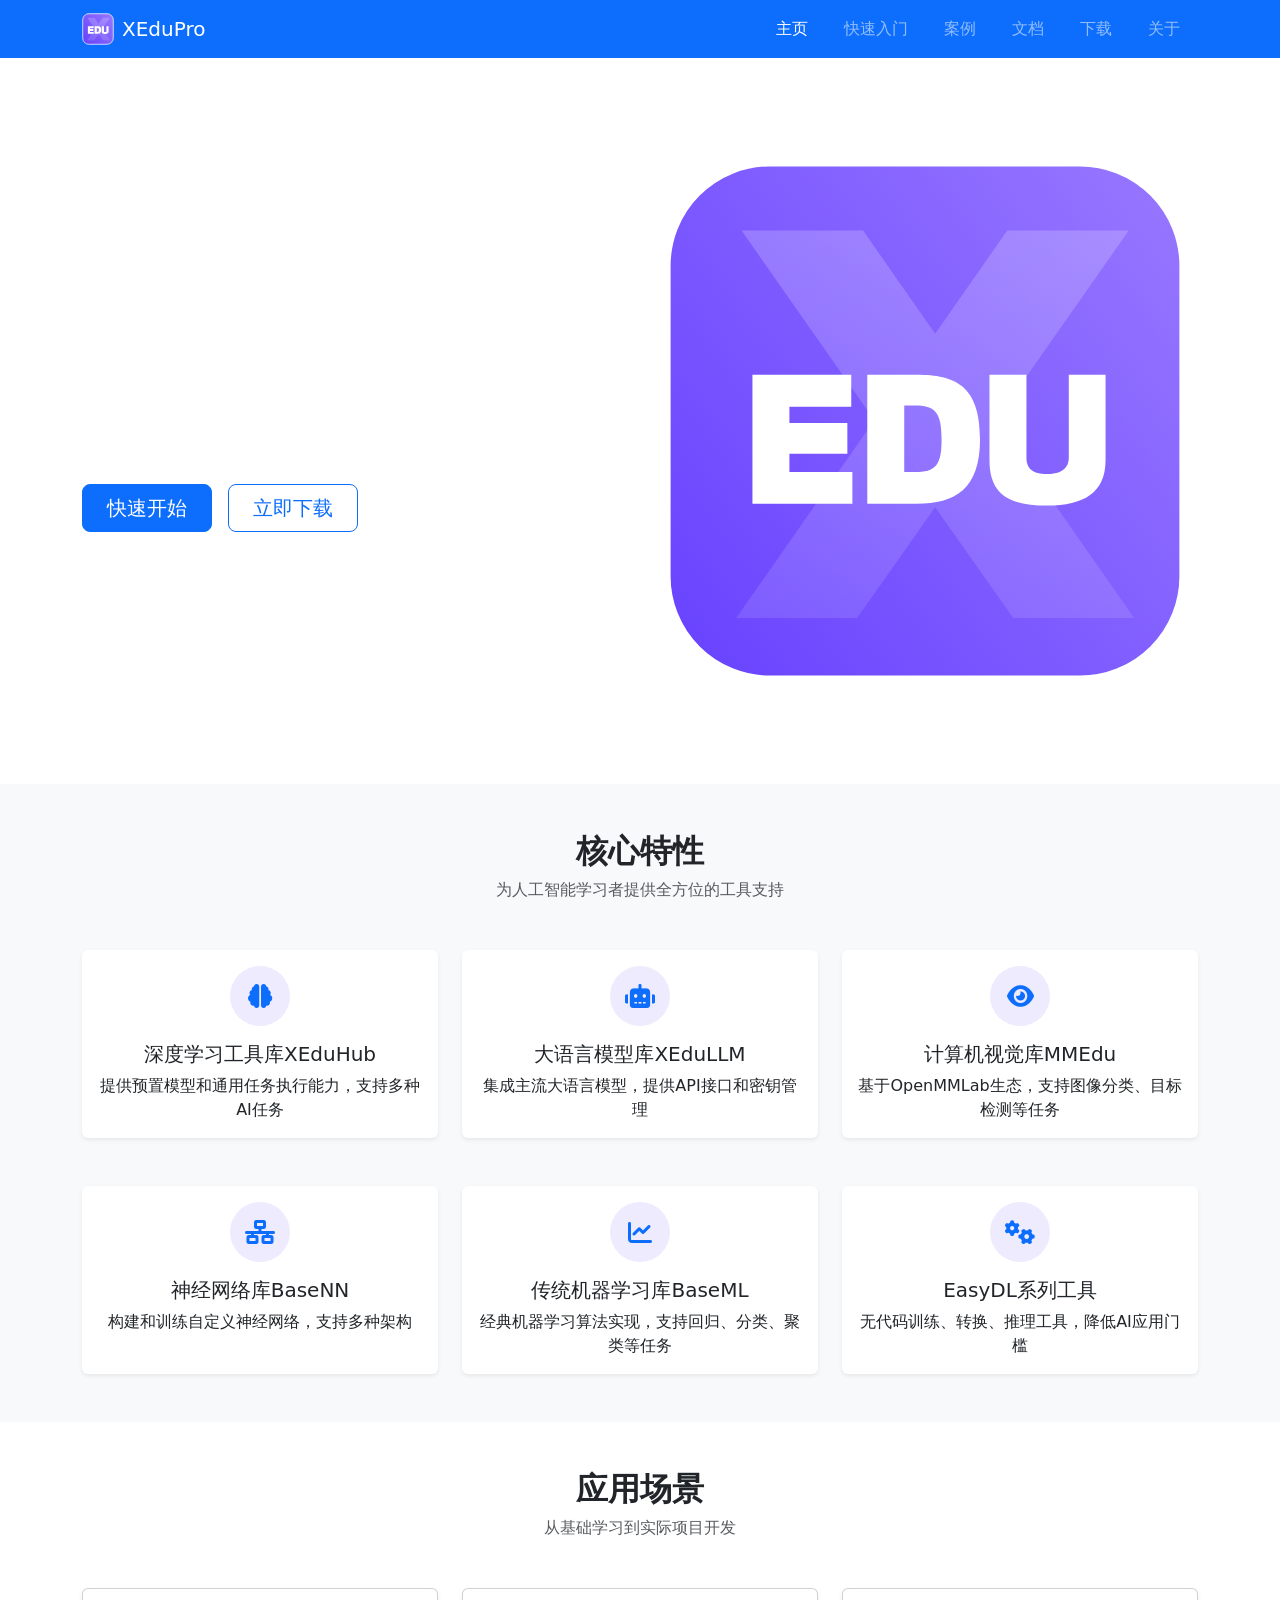
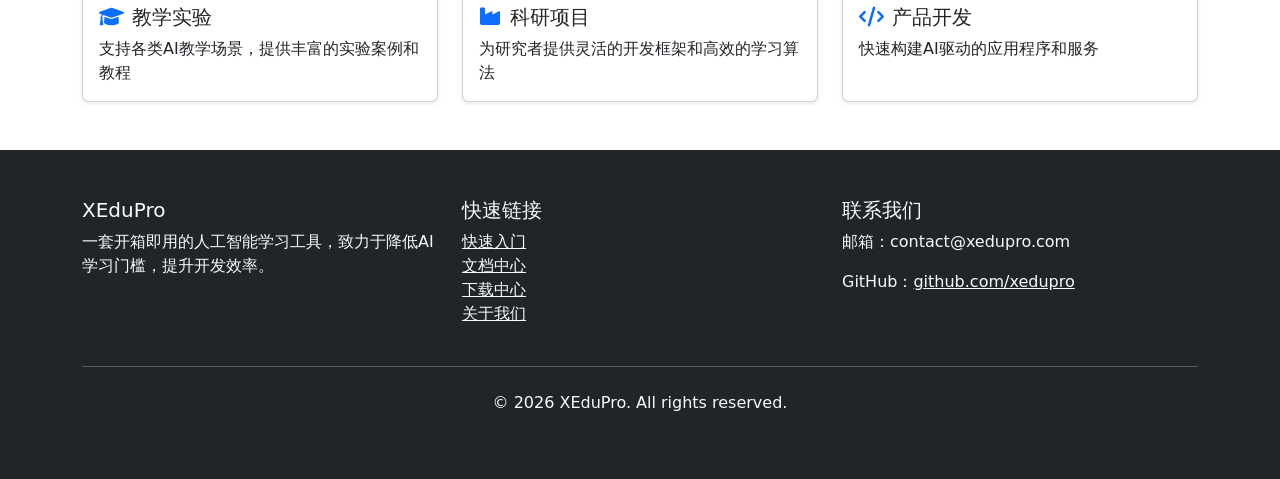
==== index.html @ ab7b563b "谢作如 更新" ====
<!DOCTYPE html>
<html lang="zh-CN">
<head>
    <meta charset="UTF-8">
    <meta name="viewport" content="width=device-width, initial-scale=1.0">
    <title>XEduPro - 开箱即用的人工智能学习工具</title>
    <link rel="stylesheet" href="styles.css">
    <link href="https://cdn.jsdelivr.net/npm/bootstrap@5.3.0/dist/css/bootstrap.min.css" rel="stylesheet">
    <link rel="stylesheet" href="https://cdnjs.cloudflare.com/ajax/libs/font-awesome/6.0.0/css/all.min.css">
</head>
<body>
    <!-- 导航栏 -->
    <nav class="navbar navbar-expand-lg navbar-dark bg-primary sticky-top">
        <div class="container">
            <a class="navbar-brand d-flex align-items-center" href="index.html">
                <img src="xedu-logo.svg" alt="XEduPro Logo" width="32" height="32" class="me-2">
                <span>XEduPro</span>
            </a>
            <button class="navbar-toggler" type="button" data-bs-toggle="collapse" data-bs-target="#navbarNav">
                <span class="navbar-toggler-icon"></span>
            </button>
            <div class="collapse navbar-collapse" id="navbarNav">
                <ul class="navbar-nav ms-auto">
                    <li class="nav-item">
                        <a class="nav-link active" href="index.html">主页</a>
                    </li>
                    <li class="nav-item">
                        <a class="nav-link" href="quickstart.html">快速入门</a>
                    </li>
                    <li class="nav-item">
                        <a class="nav-link" href="cases.html">案例</a>
                    </li>
                    <li class="nav-item">
                        <a class="nav-link" href="docs.html">文档</a>
                    </li>
                    <li class="nav-item">
                        <a class="nav-link" href="download.html">下载</a>
                    </li>
                    <li class="nav-item">
                        <a class="nav-link" href="about.html">关于</a>
                    </li>
                </ul>
            </div>
        </div>
    </nav>

    <!-- 主页横幅 -->
    <section class="hero-section bg-gradient py-5">
        <div class="container py-5">
            <div class="row align-items-center">
                <div class="col-lg-6">
                    <h1 class="display-4 fw-bold mb-4">XEduPro</h1>
                    <p class="lead mb-4">一套开箱即用的人工智能学习工具，集成深度学习、机器学习、大语言模型、计算机视觉等多种技术栈</p>
                    <div class="d-flex gap-3">
                        <a href="quickstart.html" class="btn btn-primary btn-lg px-4">快速开始</a>
                        <a href="download.html" class="btn btn-outline-primary btn-lg px-4">立即下载</a>
                    </div>
                </div>
                <div class="col-lg-6 text-center">
                    <img src="xedu-logo.svg" alt="XEduPro Logo" class="img-fluid hero-image">
                </div>
            </div>
        </div>
    </section>

    <!-- 特性介绍 -->
    <section class="features-section py-5 bg-light">
        <div class="container">
            <div class="text-center mb-5">
                <h2 class="fw-bold">核心特性</h2>
                <p class="text-muted">为人工智能学习者提供全方位的工具支持</p>
            </div>
            <div class="row g-4">
                <div class="col-md-4">
                    <div class="card h-100 text-center shadow-sm border-0">
                        <div class="card-body">
                            <div class="feature-icon mb-3 mx-auto">
                                <i class="fas fa-brain text-primary"></i>
                            </div>
                            <h5 class="card-title">深度学习工具库XEduHub</h5>
                            <p class="card-text">提供预置模型和通用任务执行能力，支持多种AI任务</p>
                        </div>
                    </div>
                </div>
                <div class="col-md-4">
                    <div class="card h-100 text-center shadow-sm border-0">
                        <div class="card-body">
                            <div class="feature-icon mb-3 mx-auto">
                                <i class="fas fa-robot text-primary"></i>
                            </div>
                            <h5 class="card-title">大语言模型库XEduLLM</h5>
                            <p class="card-text">集成主流大语言模型，提供API接口和密钥管理</p>
                        </div>
                    </div>
                </div>
                <div class="col-md-4">
                    <div class="card h-100 text-center shadow-sm border-0">
                        <div class="card-body">
                            <div class="feature-icon mb-3 mx-auto">
                                <i class="fas fa-eye text-primary"></i>
                            </div>
                            <h5 class="card-title">计算机视觉库MMEdu</h5>
                            <p class="card-text">基于OpenMMLab生态，支持图像分类、目标检测等任务</p>
                        </div>
                    </div>
                </div>
            </div>
            <div class="row g-4 mt-4">
                <div class="col-md-4">
                    <div class="card h-100 text-center shadow-sm border-0">
                        <div class="card-body">
                            <div class="feature-icon mb-3 mx-auto">
                                <i class="fas fa-network-wired text-primary"></i>
                            </div>
                            <h5 class="card-title">神经网络库BaseNN</h5>
                            <p class="card-text">构建和训练自定义神经网络，支持多种架构</p>
                        </div>
                    </div>
                </div>
                <div class="col-md-4">
                    <div class="card h-100 text-center shadow-sm border-0">
                        <div class="card-body">
                            <div class="feature-icon mb-3 mx-auto">
                                <i class="fas fa-chart-line text-primary"></i>
                            </div>
                            <h5 class="card-title">传统机器学习库BaseML</h5>
                            <p class="card-text">经典机器学习算法实现，支持回归、分类、聚类等任务</p>
                        </div>
                    </div>
                </div>
                <div class="col-md-4">
                    <div class="card h-100 text-center shadow-sm border-0">
                        <div class="card-body">
                            <div class="feature-icon mb-3 mx-auto">
                                <i class="fas fa-cogs text-primary"></i>
                            </div>
                            <h5 class="card-title">EasyDL系列工具</h5>
                            <p class="card-text">无代码训练、转换、推理工具，降低AI应用门槛</p>
                        </div>
                    </div>
                </div>
            </div>
        </div>
    </section>

    <!-- 使用案例 -->
    <section class="cases-section py-5">
        <div class="container">
            <div class="text-center mb-5">
                <h2 class="fw-bold">应用场景</h2>
                <p class="text-muted">从基础学习到实际项目开发</p>
            </div>
            <div class="row g-4">
                <div class="col-md-6 col-lg-4">
                    <div class="card h-100 shadow-sm">
                        <div class="card-body">
                            <h5 class="card-title"><i class="fas fa-graduation-cap text-primary me-2"></i>教学实验</h5>
                            <p class="card-text">支持各类AI教学场景，提供丰富的实验案例和教程</p>
                        </div>
                    </div>
                </div>
                <div class="col-md-6 col-lg-4">
                    <div class="card h-100 shadow-sm">
                        <div class="card-body">
                            <h5 class="card-title"><i class="fas fa-industry text-primary me-2"></i>科研项目</h5>
                            <p class="card-text">为研究者提供灵活的开发框架和高效的学习算法</p>
                        </div>
                    </div>
                </div>
                <div class="col-md-6 col-lg-4">
                    <div class="card h-100 shadow-sm">
                        <div class="card-body">
                            <h5 class="card-title"><i class="fas fa-code text-primary me-2"></i>产品开发</h5>
                            <p class="card-text">快速构建AI驱动的应用程序和服务</p>
                        </div>
                    </div>
                </div>
            </div>
        </div>
    </section>

    <!-- 页脚 -->
    <footer class="bg-dark text-light py-5">
        <div class="container">
            <div class="row">
                <div class="col-md-4">
                    <h5>XEduPro</h5>
                    <p>一套开箱即用的人工智能学习工具，致力于降低AI学习门槛，提升开发效率。</p>
                </div>
                <div class="col-md-4">
                    <h5>快速链接</h5>
                    <ul class="list-unstyled">
                        <li><a href="quickstart.html" class="text-light">快速入门</a></li>
                        <li><a href="docs.html" class="text-light">文档中心</a></li>
                        <li><a href="download.html" class="text-light">下载中心</a></li>
                        <li><a href="about.html" class="text-light">关于我们</a></li>
                    </ul>
                </div>
                <div class="col-md-4">
                    <h5>联系我们</h5>
                    <p>邮箱：contact@xedupro.com</p>
                    <p>GitHub：<a href="https://github.com/xedupro" class="text-light">github.com/xedupro</a></p>
                </div>
            </div>
            <hr class="my-4">
            <div class="text-center">
                <p>&copy; 2026 XEduPro. All rights reserved.</p>
            </div>
        </div>
    </footer>

    <script src="https://cdn.jsdelivr.net/npm/bootstrap@5.3.0/dist/js/bootstrap.bundle.min.js"></script>
</body>
</html>
---- styles.css ----
/* 全局样式 */
body {
    font-family: -apple-system, BlinkMacSystemFont, 'Segoe UI', Roboto, 'Helvetica Neue', Arial, sans-serif;
    line-height: 1.6;
    color: #333;
}

.bg-gradient {
    background: linear-gradient(135deg, #6640ff 0%, #9a7bff 100%);
    color: white;
}

.hero-image {
    max-width: 300px;
    height: auto;
}

.feature-icon {
    width: 60px;
    height: 60px;
    border-radius: 50%;
    background: rgba(102, 64, 255, 0.1);
    display: flex;
    align-items: center;
    justify-content: center;
    font-size: 24px;
}

.navbar-brand img {
    margin-right: 8px;
}

.navbar-nav .nav-link {
    margin: 0 10px;
    transition: all 0.3s ease;
}

.navbar-nav .nav-link:hover {
    color: #e9ecef !important;
    transform: translateY(-2px);
}

.btn {
    border-radius: 8px;
    font-weight: 500;
    transition: all 0.3s ease;
}

.btn:hover {
    transform: translateY(-2px);
    box-shadow: 0 4px 12px rgba(0,0,0,0.15);
}

.card {
    border-radius: 12px;
    transition: all 0.3s ease;
}

.card:hover {
    transform: translateY(-5px);
    box-shadow: 0 10px 30px rgba(0,0,0,0.15) !important;
}

/* 快速入门页面样式 */
.quick-start-steps {
    counter-reset: step-counter;
}

.step-card {
    position: relative;
    padding-left: 60px;
    margin-bottom: 2rem;
}

.step-card:before {
    counter-increment: step-counter;
    content: counter(step-counter);
    position: absolute;
    left: 0;
    top: 0;
    width: 40px;
    height: 40px;
    background: #6640ff;
    color: white;
    border-radius: 50%;
    display: flex;
    align-items: center;
    justify-content: center;
    font-weight: bold;
    font-size: 18px;
}

/* 案例页面样式 */
.case-card {
    transition: all 0.3s ease;
}

.case-card:hover {
    transform: scale(1.02);
}

.case-badge {
    position: absolute;
    top: 15px;
    right: 15px;
    font-size: 0.8em;
}

/* 下载页面样式 */
.download-options {
    display: grid;
    grid-template-columns: repeat(auto-fit, minmax(300px, 1fr));
    gap: 1.5rem;
    margin-top: 2rem;
}

.download-card {
    border: 2px solid #e9ecef;
    border-radius: 12px;
    padding: 1.5rem;
    transition: all 0.3s ease;
}

.download-card:hover {
    border-color: #6640ff;
    box-shadow: 0 10px 30px rgba(102, 64, 255, 0.1);
}

/* 关于页面样式 */
.team-member {
    text-align: center;
    margin-bottom: 2rem;
}

.member-avatar {
    width: 120px;
    height: 120px;
    border-radius: 50%;
    object-fit: cover;
    margin-bottom: 1rem;
    border: 4px solid #e9ecef;
}

/* 响应式设计 */
@media (max-width: 992px) {
    .hero-section .container {
        text-align: center;
    }
    
    .hero-section .col-lg-6:last-child {
        margin-top: 2rem;
    }
    
    .d-flex.gap-3 {
        flex-direction: column;
        align-items: center;
    }
    
    .btn {
        width: 100%;
        max-width: 250px;
    }
    
    .navbar-nav .nav-link {
        margin: 5px 0;
        padding: 8px 16px;
    }
    
    .download-options {
        grid-template-columns: 1fr !important;
    }
    
    .feature-icon {
        width: 50px;
        height: 50px;
        font-size: 20px;
    }
}

@media (max-width: 768px) {
    .navbar-collapse {
        background: #0d6efd;
        padding: 1rem;
        border-radius: 8px;
        margin-top: 10px;
    }
    
    .hero-image {
        max-width: 200px;
    }
    
    h1.display-4 {
        font-size: 2.5rem;
    }
    
    .container {
        padding: 0 15px;
    }
}

@media (max-width: 576px) {
    h1.display-4 {
        font-size: 2rem;
    }
    
    .lead {
        font-size: 1rem;
    }
    
    .btn-lg {
        padding: 0.75rem 1.5rem;
        font-size: 1rem;
    }
    
    .card-body {
        padding: 1rem;
    }
}
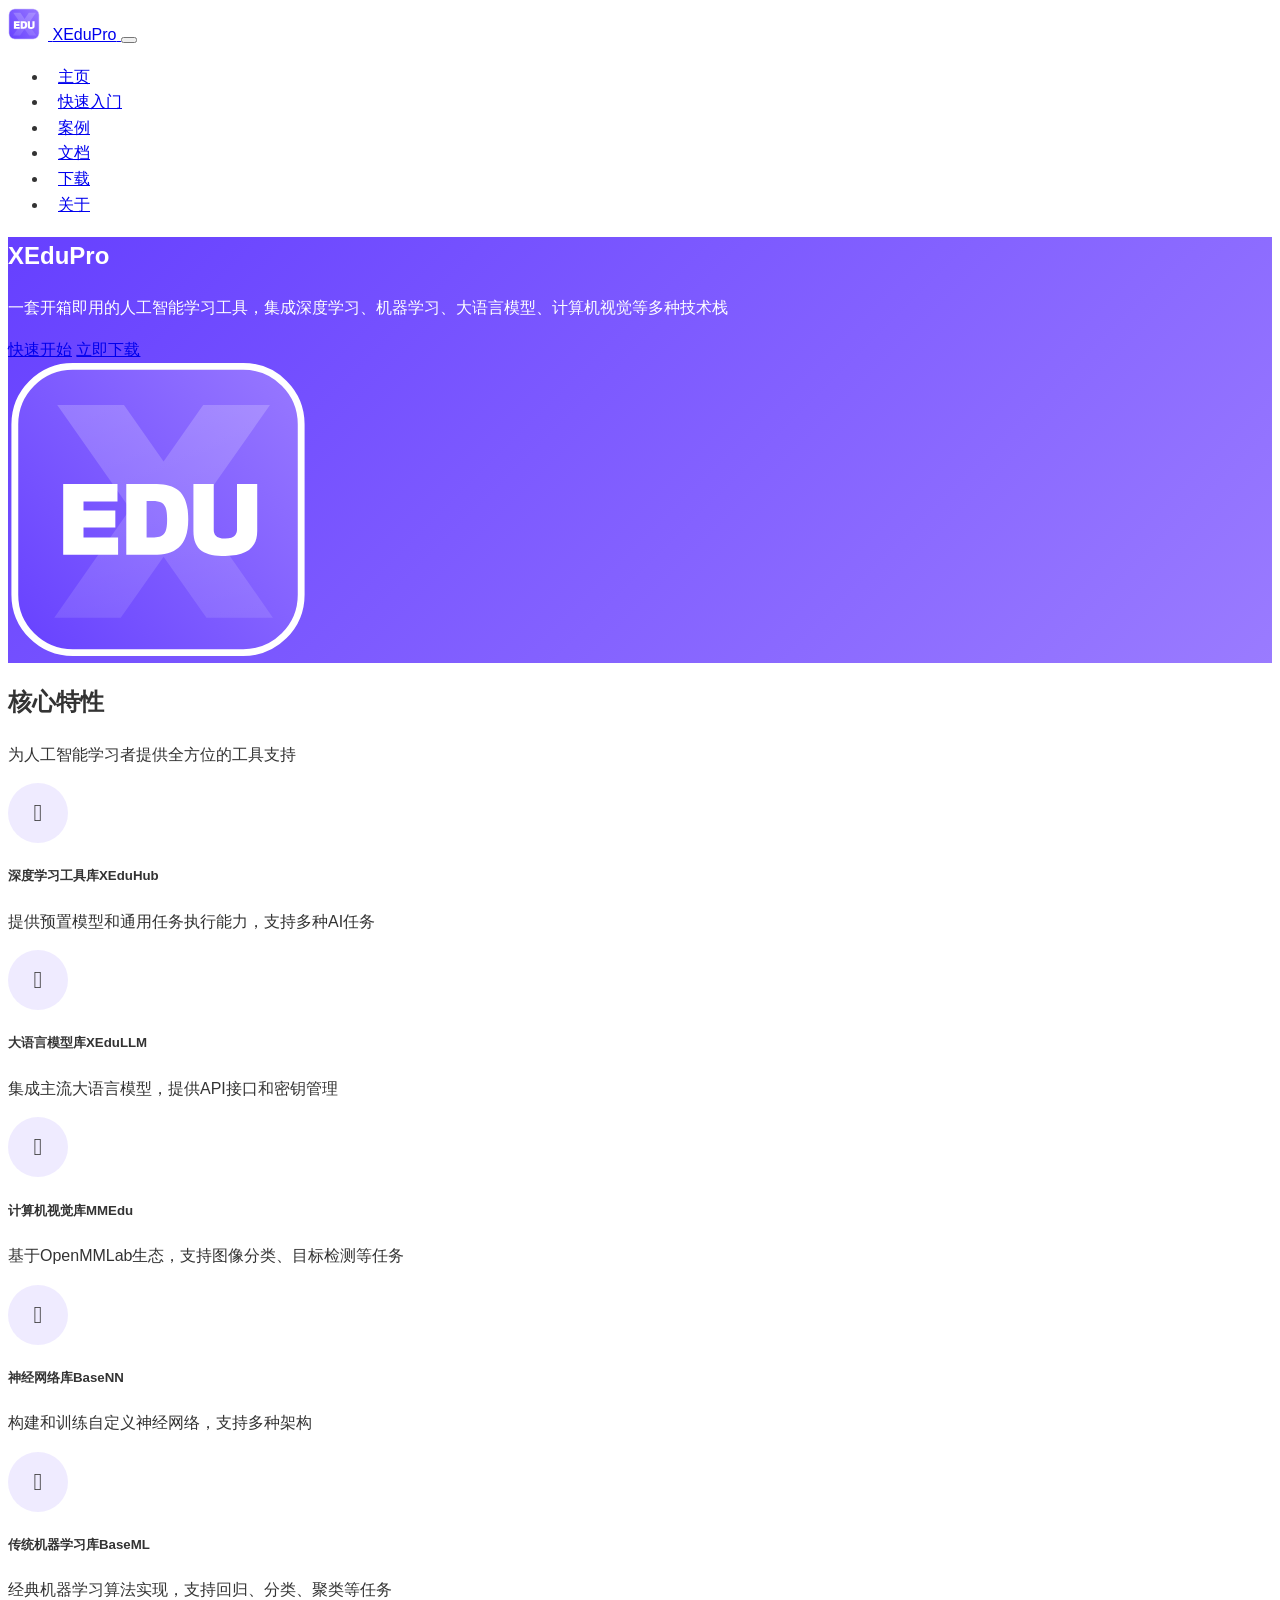
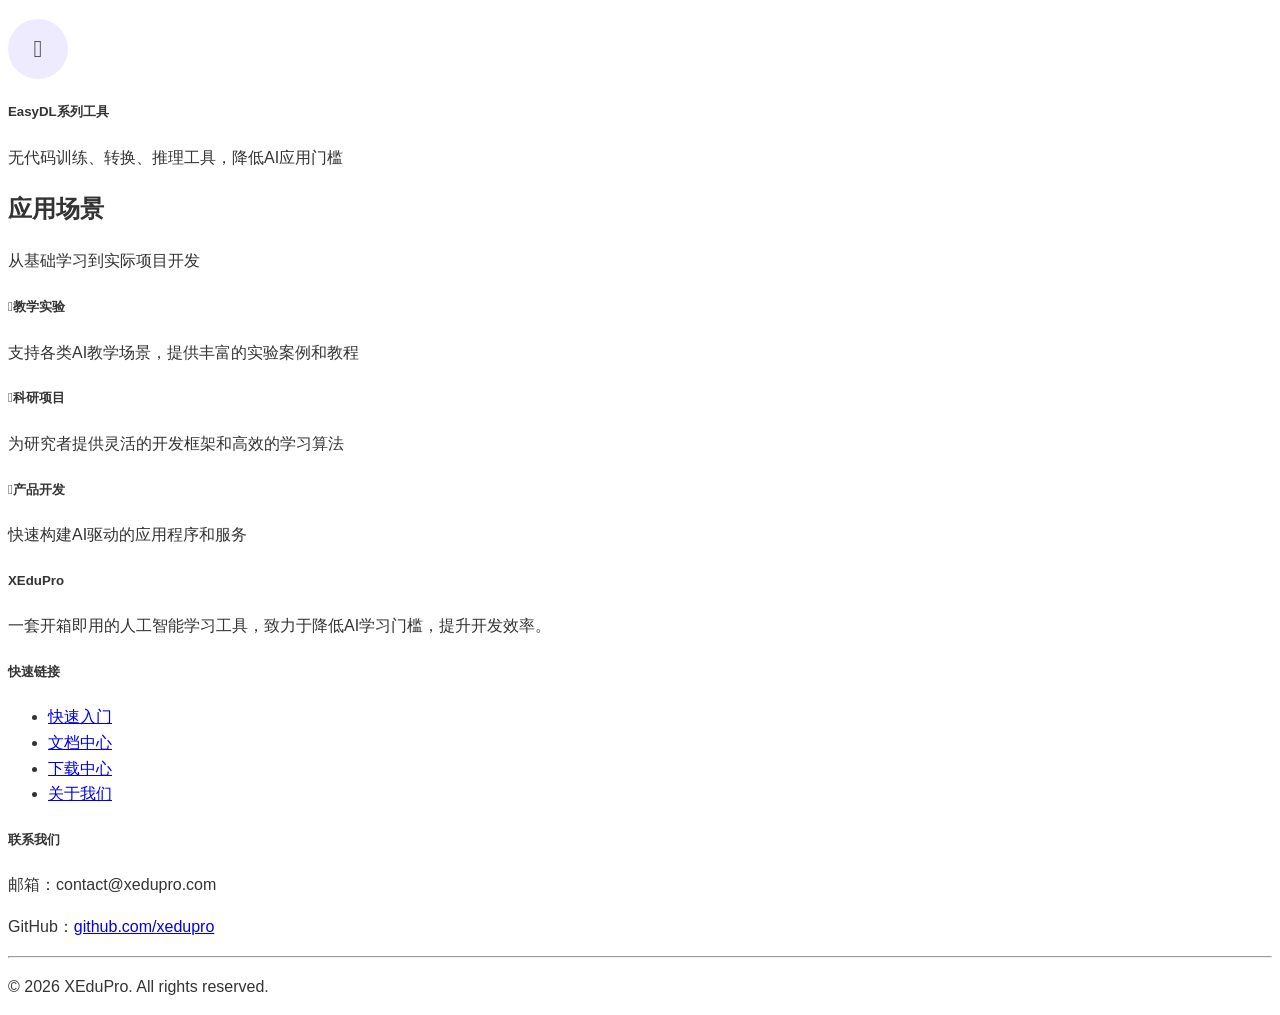
==== commit 66018481: "谢作如 更新" ====
--- a/index.html
+++ b/index.html
@@ -5,8 +5,8 @@
     <meta name="viewport" content="width=device-width, initial-scale=1.0">
     <title>XEduPro - 开箱即用的人工智能学习工具</title>
     <link rel="stylesheet" href="styles.css">
-    <link href="https://cdn.jsdelivr.net/npm/bootstrap@5.3.0/dist/css/bootstrap.min.css" rel="stylesheet">
-    <link rel="stylesheet" href="https://cdnjs.cloudflare.com/ajax/libs/font-awesome/6.0.0/css/all.min.css">
+    <link rel="stylesheet" href="css/bootstrap.min.css">
+    <link rel="stylesheet" href="css/fontawesome.min.css">
 </head>
 <body>
     <!-- 导航栏 -->
@@ -209,6 +209,6 @@
         </div>
     </footer>
 
-    <script src="https://cdn.jsdelivr.net/npm/bootstrap@5.3.0/dist/js/bootstrap.bundle.min.js"></script>
+    <script src="js/bootstrap.bundle.min.js"></script>
 </body>
 </html>
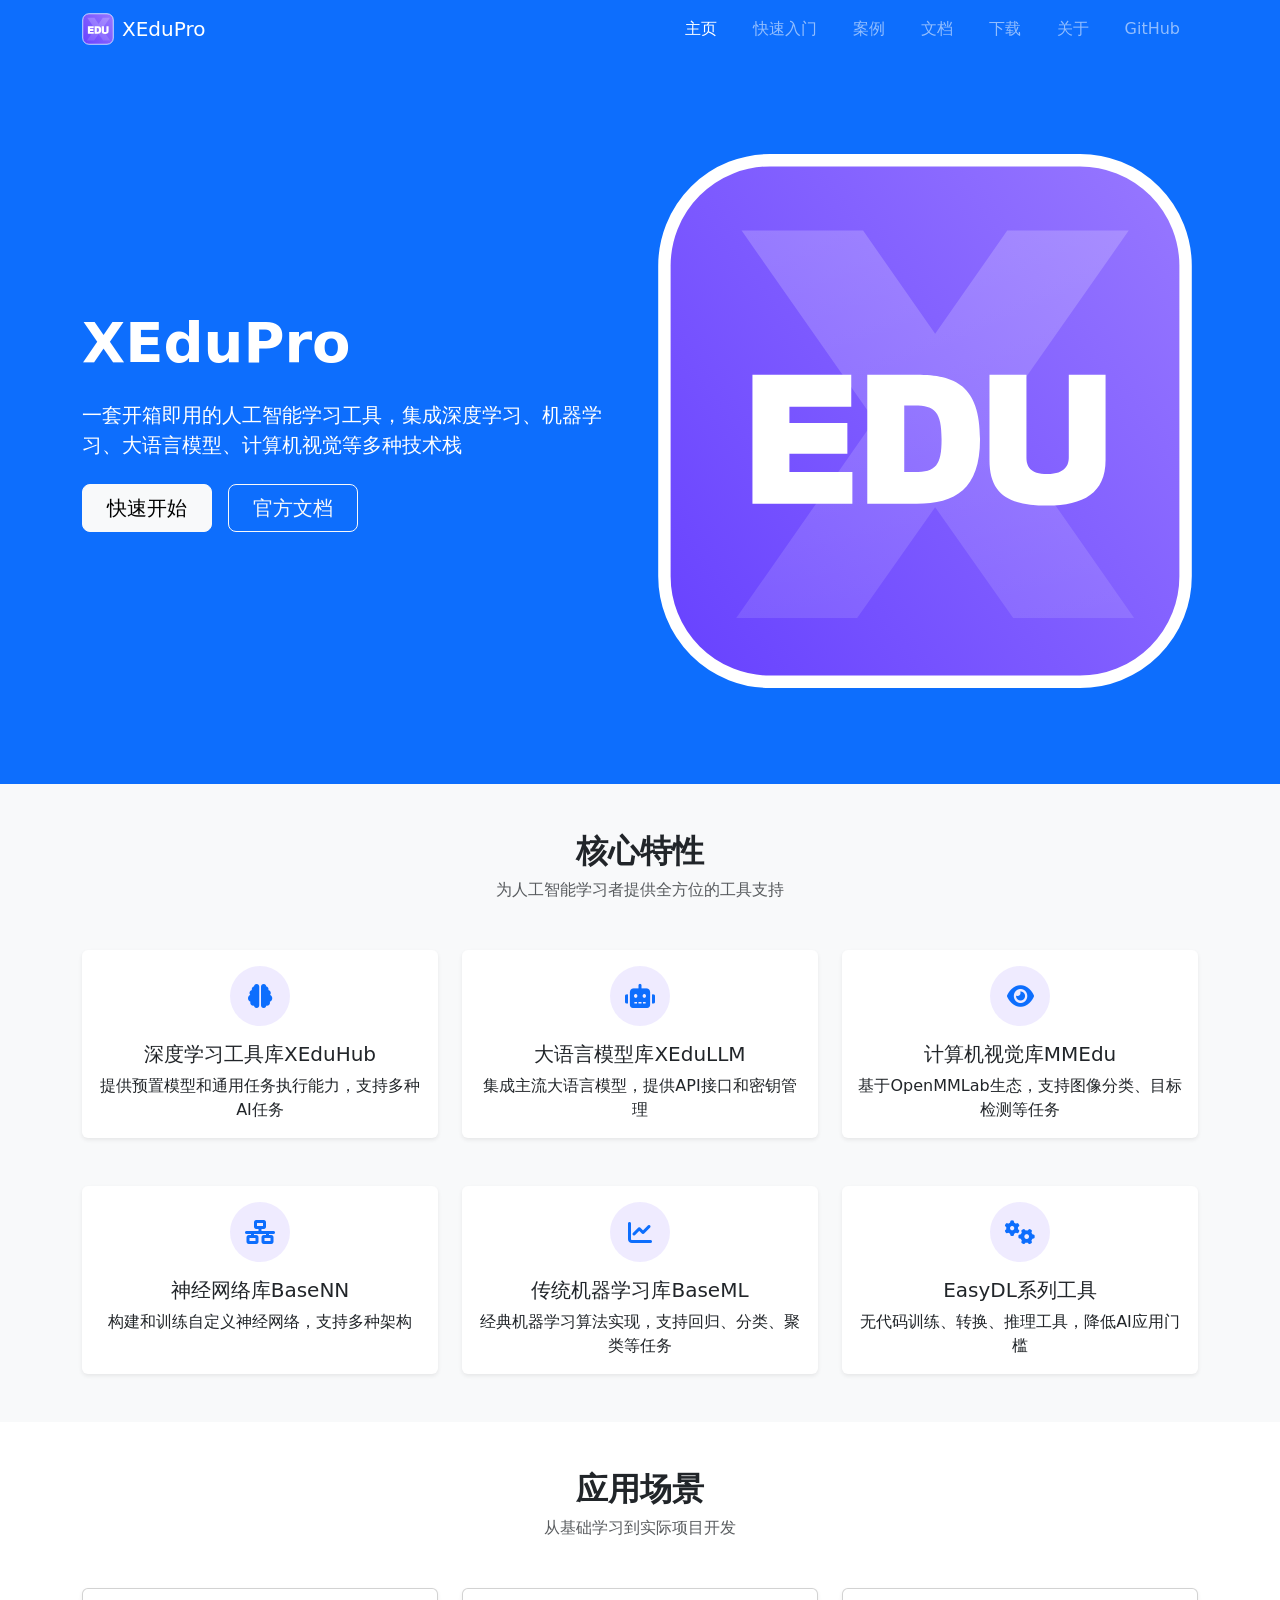
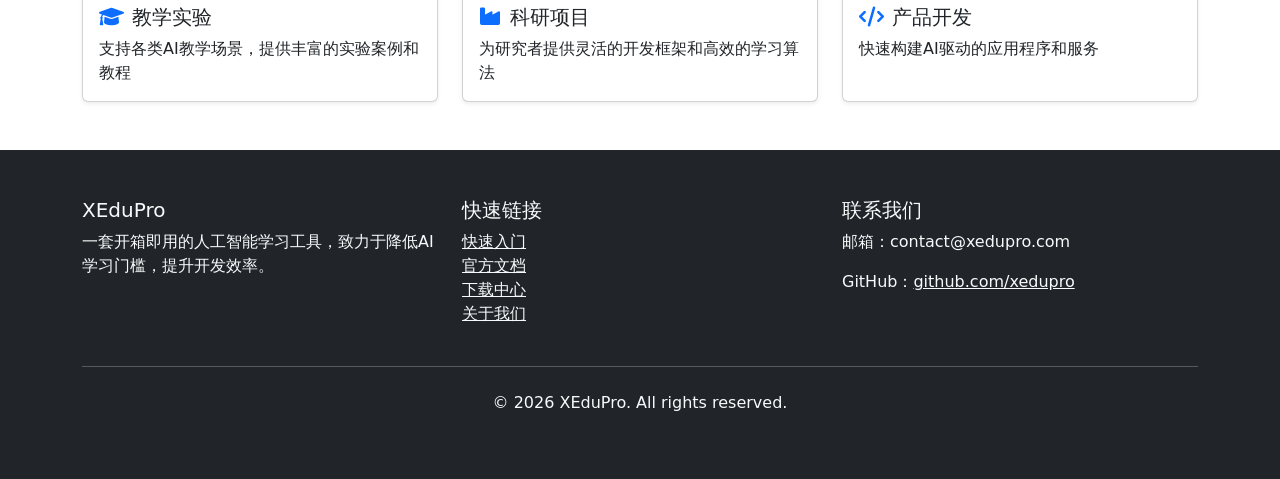
==== commit d7a19156: "xiezuoru 更新" ====
--- a/index.html
+++ b/index.html
@@ -31,7 +31,7 @@
                         <a class="nav-link" href="cases.html">案例</a>
                     </li>
                     <li class="nav-item">
-                        <a class="nav-link" href="docs.html">文档</a>
+                        <a class="nav-link" href="https://xedu.readthedocs.io/" target="_blank">文档</a>
                     </li>
                     <li class="nav-item">
                         <a class="nav-link" href="download.html">下载</a>
@@ -39,21 +39,24 @@
                     <li class="nav-item">
                         <a class="nav-link" href="about.html">关于</a>
                     </li>
+                    <li class="nav-item">
+                        <a class="nav-link" href="https://github.com/XEduPro" target="_blank">GitHub</a>
+                    </li>
                 </ul>
             </div>
         </div>
     </nav>
 
     <!-- 主页横幅 -->
-    <section class="hero-section bg-gradient py-5">
+    <section class="hero-section bg-primary py-5">
         <div class="container py-5">
             <div class="row align-items-center">
                 <div class="col-lg-6">
-                    <h1 class="display-4 fw-bold mb-4">XEduPro</h1>
-                    <p class="lead mb-4">一套开箱即用的人工智能学习工具，集成深度学习、机器学习、大语言模型、计算机视觉等多种技术栈</p>
+                    <h1 class="display-4 fw-bold mb-4 text-white">XEduPro</h1>
+                    <p class="lead mb-4 text-white">一套开箱即用的人工智能学习工具，集成深度学习、机器学习、大语言模型、计算机视觉等多种技术栈</p>
                     <div class="d-flex gap-3">
-                        <a href="quickstart.html" class="btn btn-primary btn-lg px-4">快速开始</a>
-                        <a href="download.html" class="btn btn-outline-primary btn-lg px-4">立即下载</a>
+                        <a href="quickstart.html" class="btn btn-light btn-lg px-4">快速开始</a>
+                        <a href="https://xedu.readthedocs.io/zh-cn/master/" target="_blank" class="btn btn-outline-light btn-lg px-4">官方文档</a>
                     </div>
                 </div>
                 <div class="col-lg-6 text-center">
@@ -191,7 +194,8 @@
                     <h5>快速链接</h5>
                     <ul class="list-unstyled">
                         <li><a href="quickstart.html" class="text-light">快速入门</a></li>
-                        <li><a href="docs.html" class="text-light">文档中心</a></li>
+                        
+                        <li><a href="https://xedu.readthedocs.io/zh-cn/master/" target="_blank" class="text-light">官方文档</a></li>
                         <li><a href="download.html" class="text-light">下载中心</a></li>
                         <li><a href="about.html" class="text-light">关于我们</a></li>
                     </ul>
--- a/styles.css
+++ b/styles.css
@@ -5,10 +5,7 @@
     color: #333;
 }
 
-.bg-gradient {
-    background: linear-gradient(135deg, #6640ff 0%, #9a7bff 100%);
-    color: white;
-}
+
 
 .hero-image {
     max-width: 300px;
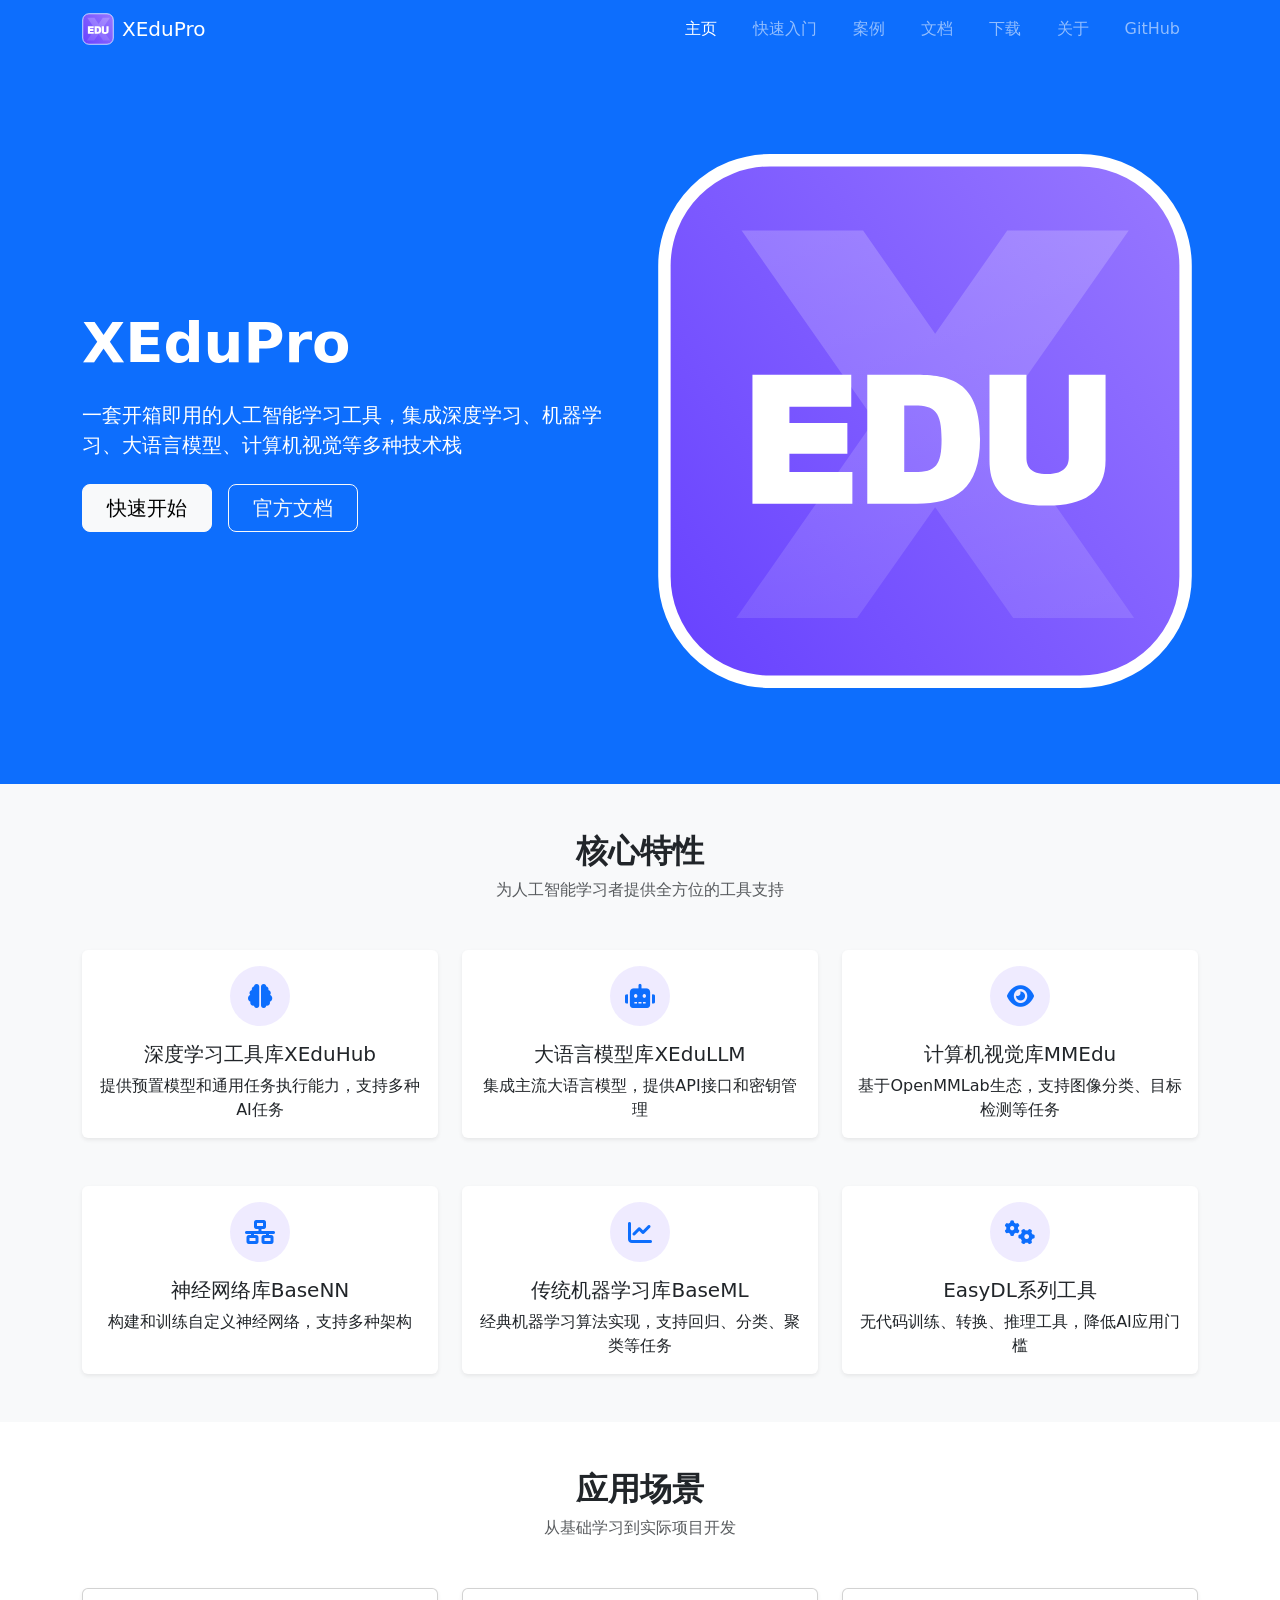
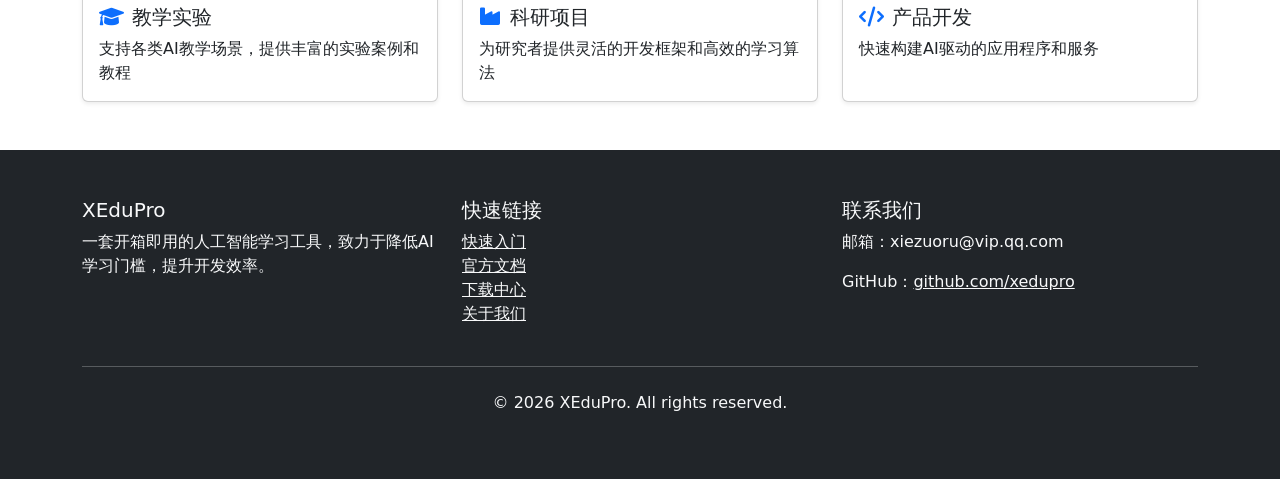
==== commit ed482296: "xiezuoru 更新" ====
--- a/index.html
+++ b/index.html
@@ -202,7 +202,7 @@
                 </div>
                 <div class="col-md-4">
                     <h5>联系我们</h5>
-                    <p>邮箱：contact@xedupro.com</p>
+                    <p>邮箱：xiezuoru@vip.qq.com</p>
                     <p>GitHub：<a href="https://github.com/xedupro" class="text-light">github.com/xedupro</a></p>
                 </div>
             </div>
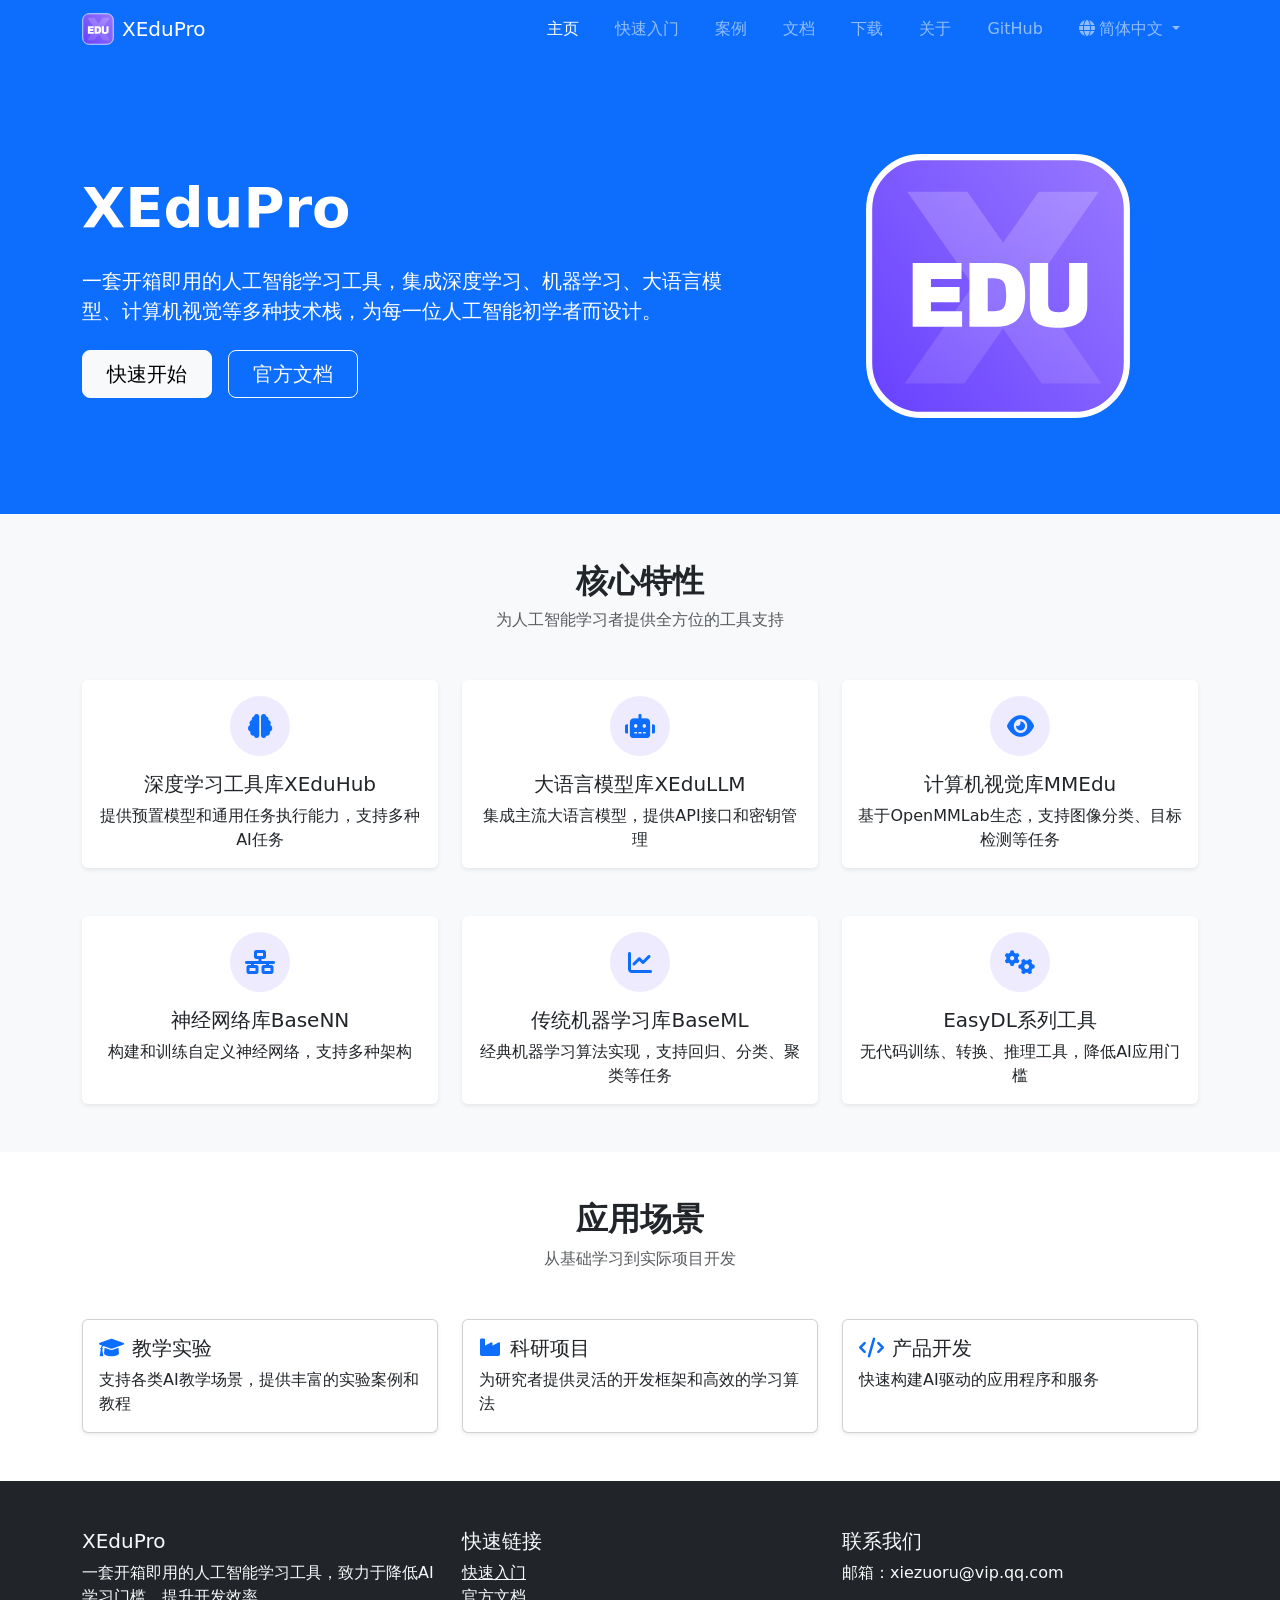
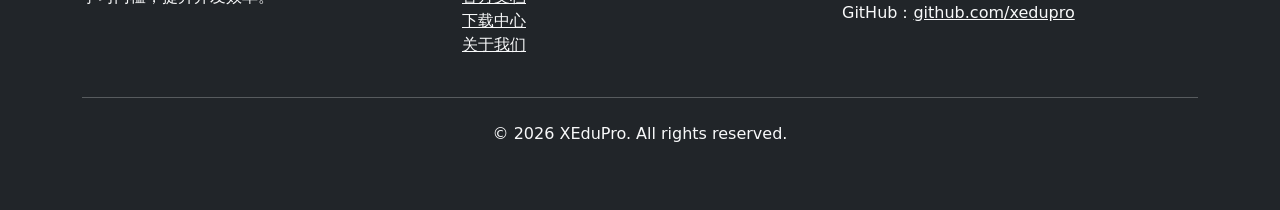
==== commit ef2d45f5: "谢作如 更新" ====
--- a/index.html
+++ b/index.html
@@ -22,25 +22,35 @@
             <div class="collapse navbar-collapse" id="navbarNav">
                 <ul class="navbar-nav ms-auto">
                     <li class="nav-item">
-                        <a class="nav-link active" href="index.html">主页</a>
-                    </li>
-                    <li class="nav-item">
-                        <a class="nav-link" href="quickstart.html">快速入门</a>
-                    </li>
-                    <li class="nav-item">
-                        <a class="nav-link" href="cases.html">案例</a>
-                    </li>
-                    <li class="nav-item">
-                        <a class="nav-link" href="https://xedu.readthedocs.io/" target="_blank">文档</a>
-                    </li>
-                    <li class="nav-item">
-                        <a class="nav-link" href="download.html">下载</a>
-                    </li>
-                    <li class="nav-item">
-                        <a class="nav-link" href="about.html">关于</a>
+                        <a class="nav-link active" href="index.html" data-i18n="nav.home">主页</a>
+                    </li>
+                    <li class="nav-item">
+                        <a class="nav-link" href="quickstart.html" data-i18n="nav.quickstart">快速入门</a>
+                    </li>
+                    <li class="nav-item">
+                        <a class="nav-link" href="cases.html" data-i18n="nav.cases">案例</a>
+                    </li>
+                    <li class="nav-item">
+                        <a class="nav-link" href="https://xedu.readthedocs.io/" target="_blank" data-i18n="nav.docs">文档</a>
+                    </li>
+                    <li class="nav-item">
+                        <a class="nav-link" href="download.html" data-i18n="nav.download">下载</a>
+                    </li>
+                    <li class="nav-item">
+                        <a class="nav-link" href="about.html" data-i18n="nav.about">关于</a>
                     </li>
                     <li class="nav-item">
                         <a class="nav-link" href="https://github.com/XEduPro" target="_blank">GitHub</a>
+                    </li>
+                    <li class="nav-item dropdown lang-switcher">
+                        <a class="nav-link dropdown-toggle" href="#" role="button" data-bs-toggle="dropdown" aria-expanded="false">
+                            <i class="fas fa-globe me-1"></i><span id="lang-label">简体中文</span>
+                        </a>
+                        <ul class="dropdown-menu dropdown-menu-end">
+                            <li><a class="dropdown-item" href="#" onclick="switchLang('zh-CN')">简体中文</a></li>
+                            <li><a class="dropdown-item" href="#" onclick="switchLang('zh-TW')">繁體中文</a></li>
+                            <li><a class="dropdown-item" href="#" onclick="switchLang('en')">English</a></li>
+                        </ul>
                     </li>
                 </ul>
             </div>
@@ -51,16 +61,16 @@
     <section class="hero-section bg-primary py-5">
         <div class="container py-5">
             <div class="row align-items-center">
-                <div class="col-lg-6">
-                    <h1 class="display-4 fw-bold mb-4 text-white">XEduPro</h1>
-                    <p class="lead mb-4 text-white">一套开箱即用的人工智能学习工具，集成深度学习、机器学习、大语言模型、计算机视觉等多种技术栈</p>
+                <div class="col-lg-7">
+                    <h1 class="display-4 fw-bold mb-4 text-white" data-i18n="index.hero.title">XEduPro</h1>
+                    <p class="lead mb-4 text-white" data-i18n="index.hero.desc">一套开箱即用的人工智能学习工具，集成深度学习、机器学习、大语言模型、计算机视觉等多种技术栈，为每一位人工智能初学者而设计。</p>
                     <div class="d-flex gap-3">
-                        <a href="quickstart.html" class="btn btn-light btn-lg px-4">快速开始</a>
-                        <a href="https://xedu.readthedocs.io/zh-cn/master/" target="_blank" class="btn btn-outline-light btn-lg px-4">官方文档</a>
-                    </div>
-                </div>
-                <div class="col-lg-6 text-center">
-                    <img src="xedu-logo.svg" alt="XEduPro Logo" class="img-fluid hero-image">
+                        <a href="quickstart.html" class="btn btn-light btn-lg px-4" data-i18n="index.hero.start">快速开始</a>
+                        <a href="https://xedu.readthedocs.io/zh-cn/master/" target="_blank" class="btn btn-outline-light btn-lg px-4" data-i18n="index.hero.docs">官方文档</a>
+                    </div>
+                </div>
+                <div class="col-lg-5 text-center">
+                    <img src="xedu-logo.svg" alt="XEduPro Logo" class="img-fluid hero-image" style="max-width: 270px; margin-left: 50px;">
                 </div>
             </div>
         </div>
@@ -70,8 +80,8 @@
     <section class="features-section py-5 bg-light">
         <div class="container">
             <div class="text-center mb-5">
-                <h2 class="fw-bold">核心特性</h2>
-                <p class="text-muted">为人工智能学习者提供全方位的工具支持</p>
+                <h2 class="fw-bold" data-i18n="index.features.title">核心特性</h2>
+                <p class="text-muted" data-i18n="index.features.desc">为人工智能学习者提供全方位的工具支持</p>
             </div>
             <div class="row g-4">
                 <div class="col-md-4">
@@ -80,8 +90,8 @@
                             <div class="feature-icon mb-3 mx-auto">
                                 <i class="fas fa-brain text-primary"></i>
                             </div>
-                            <h5 class="card-title">深度学习工具库XEduHub</h5>
-                            <p class="card-text">提供预置模型和通用任务执行能力，支持多种AI任务</p>
+                            <h5 class="card-title" data-i18n="index.feature1.title">深度学习工具库XEduHub</h5>
+                            <p class="card-text" data-i18n="index.feature1.desc">提供预置模型和通用任务执行能力，支持多种AI任务</p>
                         </div>
                     </div>
                 </div>
@@ -91,8 +101,8 @@
                             <div class="feature-icon mb-3 mx-auto">
                                 <i class="fas fa-robot text-primary"></i>
                             </div>
-                            <h5 class="card-title">大语言模型库XEduLLM</h5>
-                            <p class="card-text">集成主流大语言模型，提供API接口和密钥管理</p>
+                            <h5 class="card-title" data-i18n="index.feature2.title">大语言模型库XEduLLM</h5>
+                            <p class="card-text" data-i18n="index.feature2.desc">集成主流大语言模型，提供API接口和密钥管理</p>
                         </div>
                     </div>
                 </div>
@@ -102,8 +112,8 @@
                             <div class="feature-icon mb-3 mx-auto">
                                 <i class="fas fa-eye text-primary"></i>
                             </div>
-                            <h5 class="card-title">计算机视觉库MMEdu</h5>
-                            <p class="card-text">基于OpenMMLab生态，支持图像分类、目标检测等任务</p>
+                            <h5 class="card-title" data-i18n="index.feature3.title">计算机视觉库MMEdu</h5>
+                            <p class="card-text" data-i18n="index.feature3.desc">基于OpenMMLab生态，支持图像分类、目标检测等任务</p>
                         </div>
                     </div>
                 </div>
@@ -115,8 +125,8 @@
                             <div class="feature-icon mb-3 mx-auto">
                                 <i class="fas fa-network-wired text-primary"></i>
                             </div>
-                            <h5 class="card-title">神经网络库BaseNN</h5>
-                            <p class="card-text">构建和训练自定义神经网络，支持多种架构</p>
+                            <h5 class="card-title" data-i18n="index.feature4.title">神经网络库BaseNN</h5>
+                            <p class="card-text" data-i18n="index.feature4.desc">构建和训练自定义神经网络，支持多种架构</p>
                         </div>
                     </div>
                 </div>
@@ -126,8 +136,8 @@
                             <div class="feature-icon mb-3 mx-auto">
                                 <i class="fas fa-chart-line text-primary"></i>
                             </div>
-                            <h5 class="card-title">传统机器学习库BaseML</h5>
-                            <p class="card-text">经典机器学习算法实现，支持回归、分类、聚类等任务</p>
+                            <h5 class="card-title" data-i18n="index.feature5.title">传统机器学习库BaseML</h5>
+                            <p class="card-text" data-i18n="index.feature5.desc">经典机器学习算法实现，支持回归、分类、聚类等任务</p>
                         </div>
                     </div>
                 </div>
@@ -137,8 +147,8 @@
                             <div class="feature-icon mb-3 mx-auto">
                                 <i class="fas fa-cogs text-primary"></i>
                             </div>
-                            <h5 class="card-title">EasyDL系列工具</h5>
-                            <p class="card-text">无代码训练、转换、推理工具，降低AI应用门槛</p>
+                            <h5 class="card-title" data-i18n="index.feature6.title">EasyDL系列工具</h5>
+                            <p class="card-text" data-i18n="index.feature6.desc">无代码训练、转换、推理工具，降低AI应用门槛</p>
                         </div>
                     </div>
                 </div>
@@ -150,31 +160,31 @@
     <section class="cases-section py-5">
         <div class="container">
             <div class="text-center mb-5">
-                <h2 class="fw-bold">应用场景</h2>
-                <p class="text-muted">从基础学习到实际项目开发</p>
+                <h2 class="fw-bold" data-i18n="index.cases.title">应用场景</h2>
+                <p class="text-muted" data-i18n="index.cases.desc">从基础学习到实际项目开发</p>
             </div>
             <div class="row g-4">
                 <div class="col-md-6 col-lg-4">
                     <div class="card h-100 shadow-sm">
                         <div class="card-body">
-                            <h5 class="card-title"><i class="fas fa-graduation-cap text-primary me-2"></i>教学实验</h5>
-                            <p class="card-text">支持各类AI教学场景，提供丰富的实验案例和教程</p>
+                            <h5 class="card-title"><i class="fas fa-graduation-cap text-primary me-2"></i><span data-i18n="index.case1.title">教学实验</span></h5>
+                            <p class="card-text" data-i18n="index.case1.desc">支持各类AI教学场景，提供丰富的实验案例和教程</p>
                         </div>
                     </div>
                 </div>
                 <div class="col-md-6 col-lg-4">
                     <div class="card h-100 shadow-sm">
                         <div class="card-body">
-                            <h5 class="card-title"><i class="fas fa-industry text-primary me-2"></i>科研项目</h5>
-                            <p class="card-text">为研究者提供灵活的开发框架和高效的学习算法</p>
+                            <h5 class="card-title"><i class="fas fa-industry text-primary me-2"></i><span data-i18n="index.case2.title">科研项目</span></h5>
+                            <p class="card-text" data-i18n="index.case2.desc">为研究者提供灵活的开发框架和高效的学习算法</p>
                         </div>
                     </div>
                 </div>
                 <div class="col-md-6 col-lg-4">
                     <div class="card h-100 shadow-sm">
                         <div class="card-body">
-                            <h5 class="card-title"><i class="fas fa-code text-primary me-2"></i>产品开发</h5>
-                            <p class="card-text">快速构建AI驱动的应用程序和服务</p>
+                            <h5 class="card-title"><i class="fas fa-code text-primary me-2"></i><span data-i18n="index.case3.title">产品开发</span></h5>
+                            <p class="card-text" data-i18n="index.case3.desc">快速构建AI驱动的应用程序和服务</p>
                         </div>
                     </div>
                 </div>
@@ -188,31 +198,31 @@
             <div class="row">
                 <div class="col-md-4">
                     <h5>XEduPro</h5>
-                    <p>一套开箱即用的人工智能学习工具，致力于降低AI学习门槛，提升开发效率。</p>
-                </div>
-                <div class="col-md-4">
-                    <h5>快速链接</h5>
+                    <p data-i18n="footer.desc">一套开箱即用的人工智能学习工具，致力于降低AI学习门槛，提升开发效率。</p>
+                </div>
+                <div class="col-md-4">
+                    <h5 data-i18n="footer.quicklinks">快速链接</h5>
                     <ul class="list-unstyled">
-                        <li><a href="quickstart.html" class="text-light">快速入门</a></li>
-                        
-                        <li><a href="https://xedu.readthedocs.io/zh-cn/master/" target="_blank" class="text-light">官方文档</a></li>
-                        <li><a href="download.html" class="text-light">下载中心</a></li>
-                        <li><a href="about.html" class="text-light">关于我们</a></li>
+                        <li><a href="quickstart.html" class="text-light" data-i18n="footer.quickstart">快速入门</a></li>
+                        <li><a href="https://xedu.readthedocs.io/zh-cn/master/" target="_blank" class="text-light" data-i18n="footer.officialDocs">官方文档</a></li>
+                        <li><a href="download.html" class="text-light" data-i18n="footer.downloadCenter">下载中心</a></li>
+                        <li><a href="about.html" class="text-light" data-i18n="footer.aboutUs">关于我们</a></li>
                     </ul>
                 </div>
                 <div class="col-md-4">
-                    <h5>联系我们</h5>
-                    <p>邮箱：xiezuoru@vip.qq.com</p>
+                    <h5 data-i18n="footer.contact">联系我们</h5>
+                    <p data-i18n="footer.email">邮箱：xiezuoru@vip.qq.com</p>
                     <p>GitHub：<a href="https://github.com/xedupro" class="text-light">github.com/xedupro</a></p>
                 </div>
             </div>
             <hr class="my-4">
             <div class="text-center">
-                <p>&copy; 2026 XEduPro. All rights reserved.</p>
+                <p data-i18n="footer.copyright">&copy; 2026 XEduPro. All rights reserved.</p>
             </div>
         </div>
     </footer>
 
     <script src="js/bootstrap.bundle.min.js"></script>
+    <script src="js/i18n.js"></script>
 </body>
 </html>
--- a/styles.css
+++ b/styles.css
@@ -8,7 +8,7 @@
 
 
 .hero-image {
-    max-width: 300px;
+    max-width: 180px;
     height: auto;
 }
 
@@ -138,6 +138,27 @@
     border: 4px solid #e9ecef;
 }
 
+/* 语言切换器样式 */
+.lang-switcher .dropdown-menu {
+    min-width: auto;
+    border: none;
+    box-shadow: 0 4px 20px rgba(0,0,0,0.15);
+    border-radius: 8px;
+    padding: 8px 0;
+}
+
+.lang-switcher .dropdown-item {
+    padding: 6px 16px;
+    font-size: 0.9em;
+    color: #333;
+    transition: background-color 0.2s ease;
+}
+
+.lang-switcher .dropdown-item:hover {
+    background-color: #f0ecff;
+    color: #6640ff;
+}
+
 /* 响应式设计 */
 @media (max-width: 992px) {
     .hero-section .container {
@@ -165,6 +186,19 @@
     
     .download-options {
         grid-template-columns: 1fr !important;
+    }
+
+    .lang-switcher .dropdown-menu {
+        background: rgba(13, 110, 253, 0.95);
+    }
+
+    .lang-switcher .dropdown-item {
+        color: #fff;
+    }
+
+    .lang-switcher .dropdown-item:hover {
+        background-color: rgba(255,255,255,0.15);
+        color: #fff;
     }
     
     .feature-icon {
@@ -183,7 +217,7 @@
     }
     
     .hero-image {
-        max-width: 200px;
+        max-width: 120px;
     }
     
     h1.display-4 {
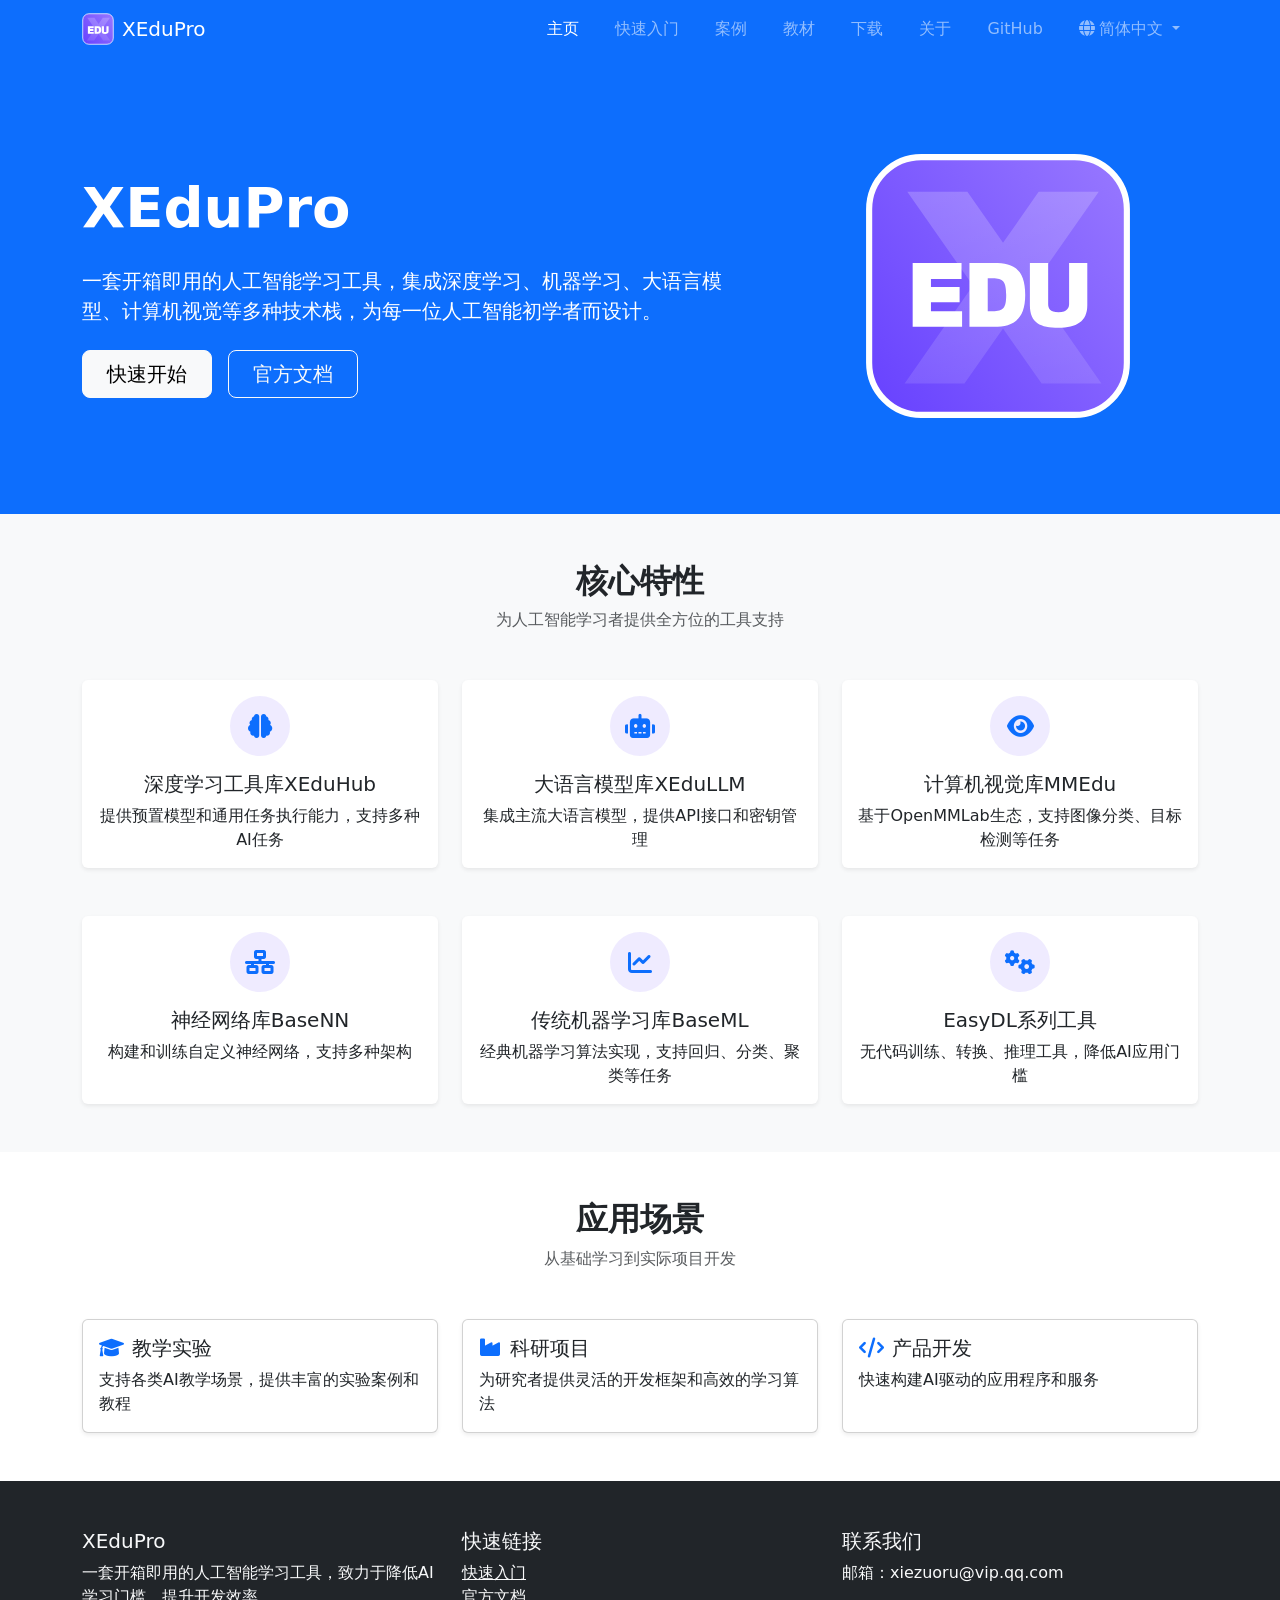
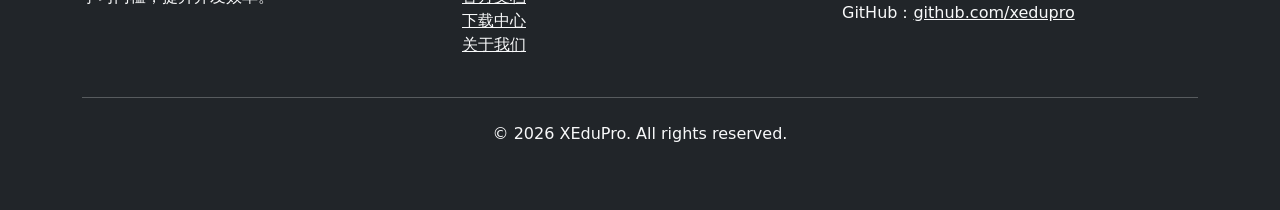
==== commit 49800765: "谢作如 更新" ====
--- a/index.html
+++ b/index.html
@@ -31,7 +31,7 @@
                         <a class="nav-link" href="cases.html" data-i18n="nav.cases">案例</a>
                     </li>
                     <li class="nav-item">
-                        <a class="nav-link" href="https://xedu.readthedocs.io/" target="_blank" data-i18n="nav.docs">文档</a>
+                        <a class="nav-link" href="textbook.html" data-i18n="nav.docs">教材</a>
                     </li>
                     <li class="nav-item">
                         <a class="nav-link" href="download.html" data-i18n="nav.download">下载</a>
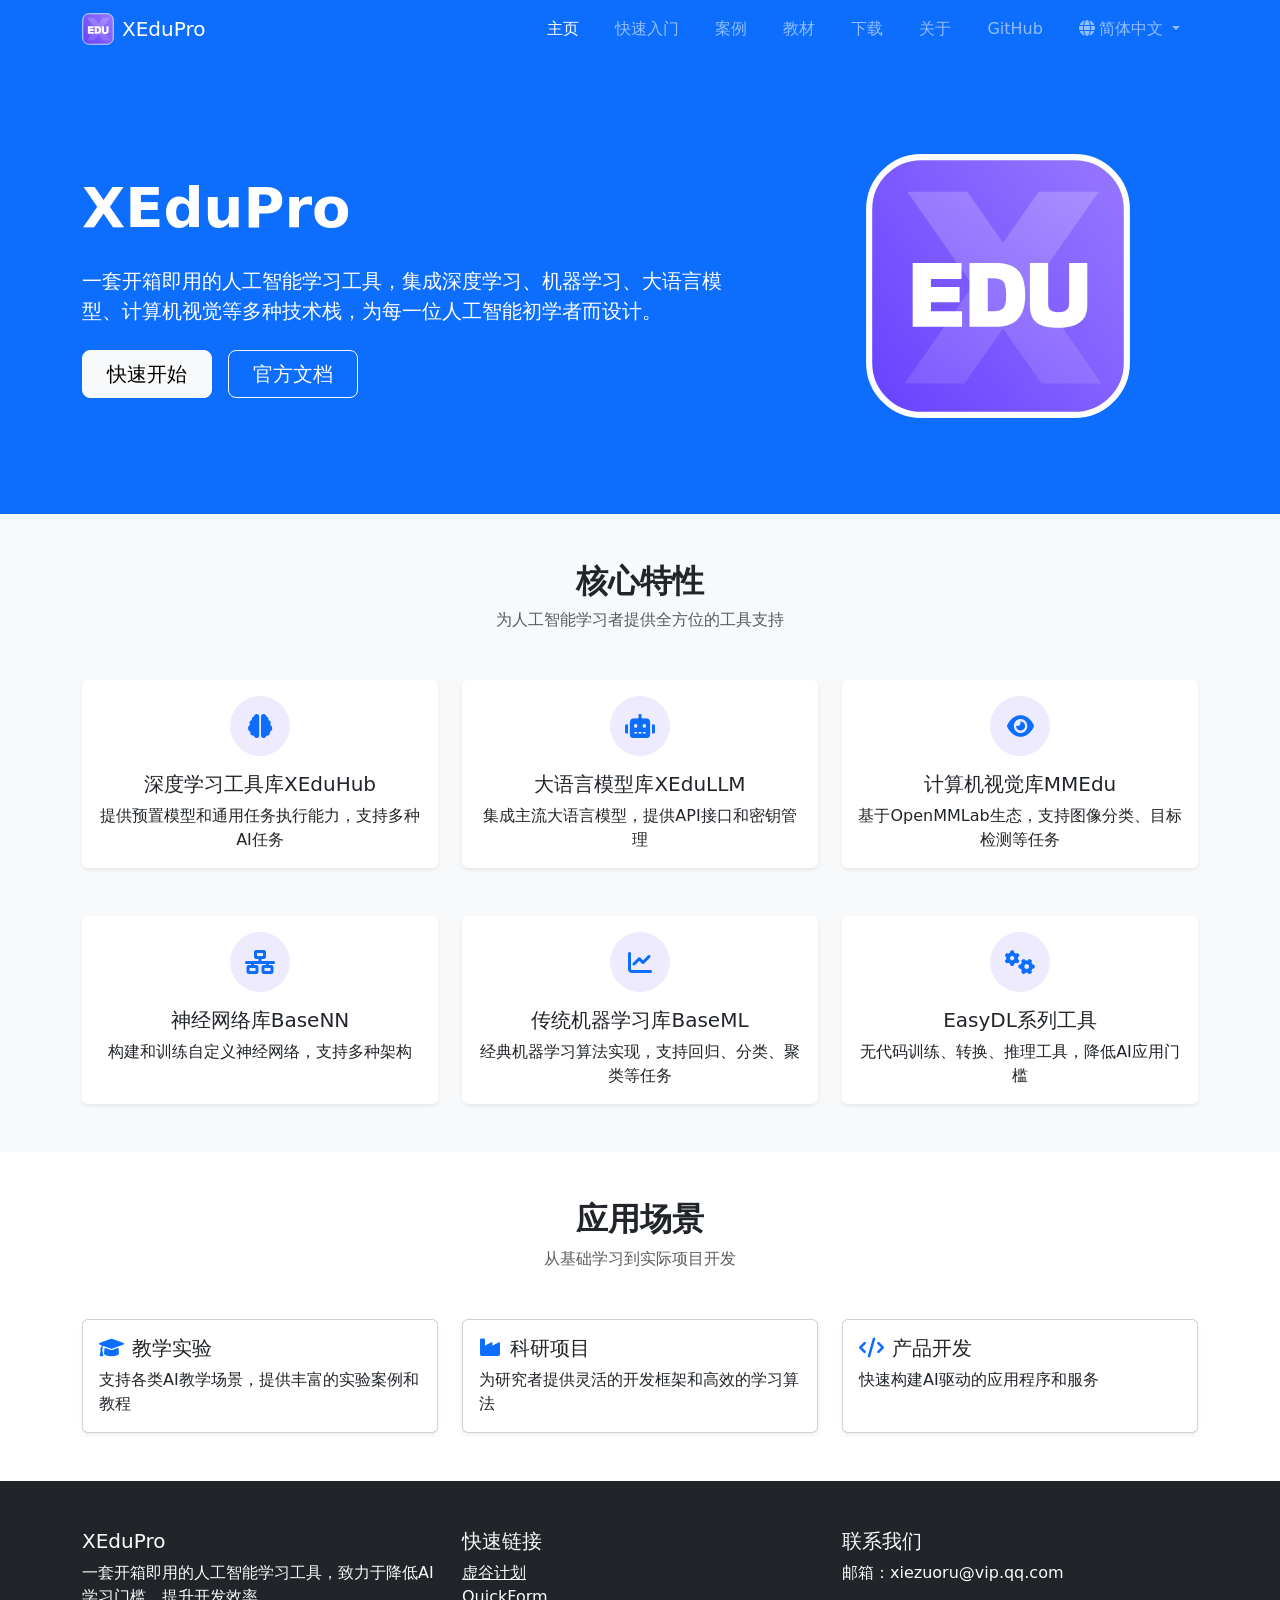
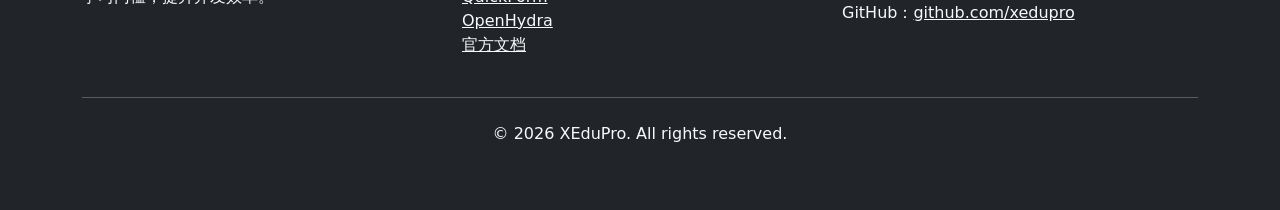
==== commit 9d55bb23: "更新 谢作如" ====
--- a/index.html
+++ b/index.html
@@ -203,10 +203,10 @@
                 <div class="col-md-4">
                     <h5 data-i18n="footer.quicklinks">快速链接</h5>
                     <ul class="list-unstyled">
-                        <li><a href="quickstart.html" class="text-light" data-i18n="footer.quickstart">快速入门</a></li>
+                        <li><a href="https://www.vvplan.cn/" target="_blank" class="text-light" data-i18n="footer.vvplan">虚谷计划</a></li>
+                        <li><a href="https://quickform.cc/" target="_blank" class="text-light" data-i18n="footer.quickform">QuickForm</a></li>
+                        <li><a href="https://openhydra.net/" target="_blank" class="text-light" data-i18n="footer.openhydra">OpenHydra</a></li>
                         <li><a href="https://xedu.readthedocs.io/zh-cn/master/" target="_blank" class="text-light" data-i18n="footer.officialDocs">官方文档</a></li>
-                        <li><a href="download.html" class="text-light" data-i18n="footer.downloadCenter">下载中心</a></li>
-                        <li><a href="about.html" class="text-light" data-i18n="footer.aboutUs">关于我们</a></li>
                     </ul>
                 </div>
                 <div class="col-md-4">
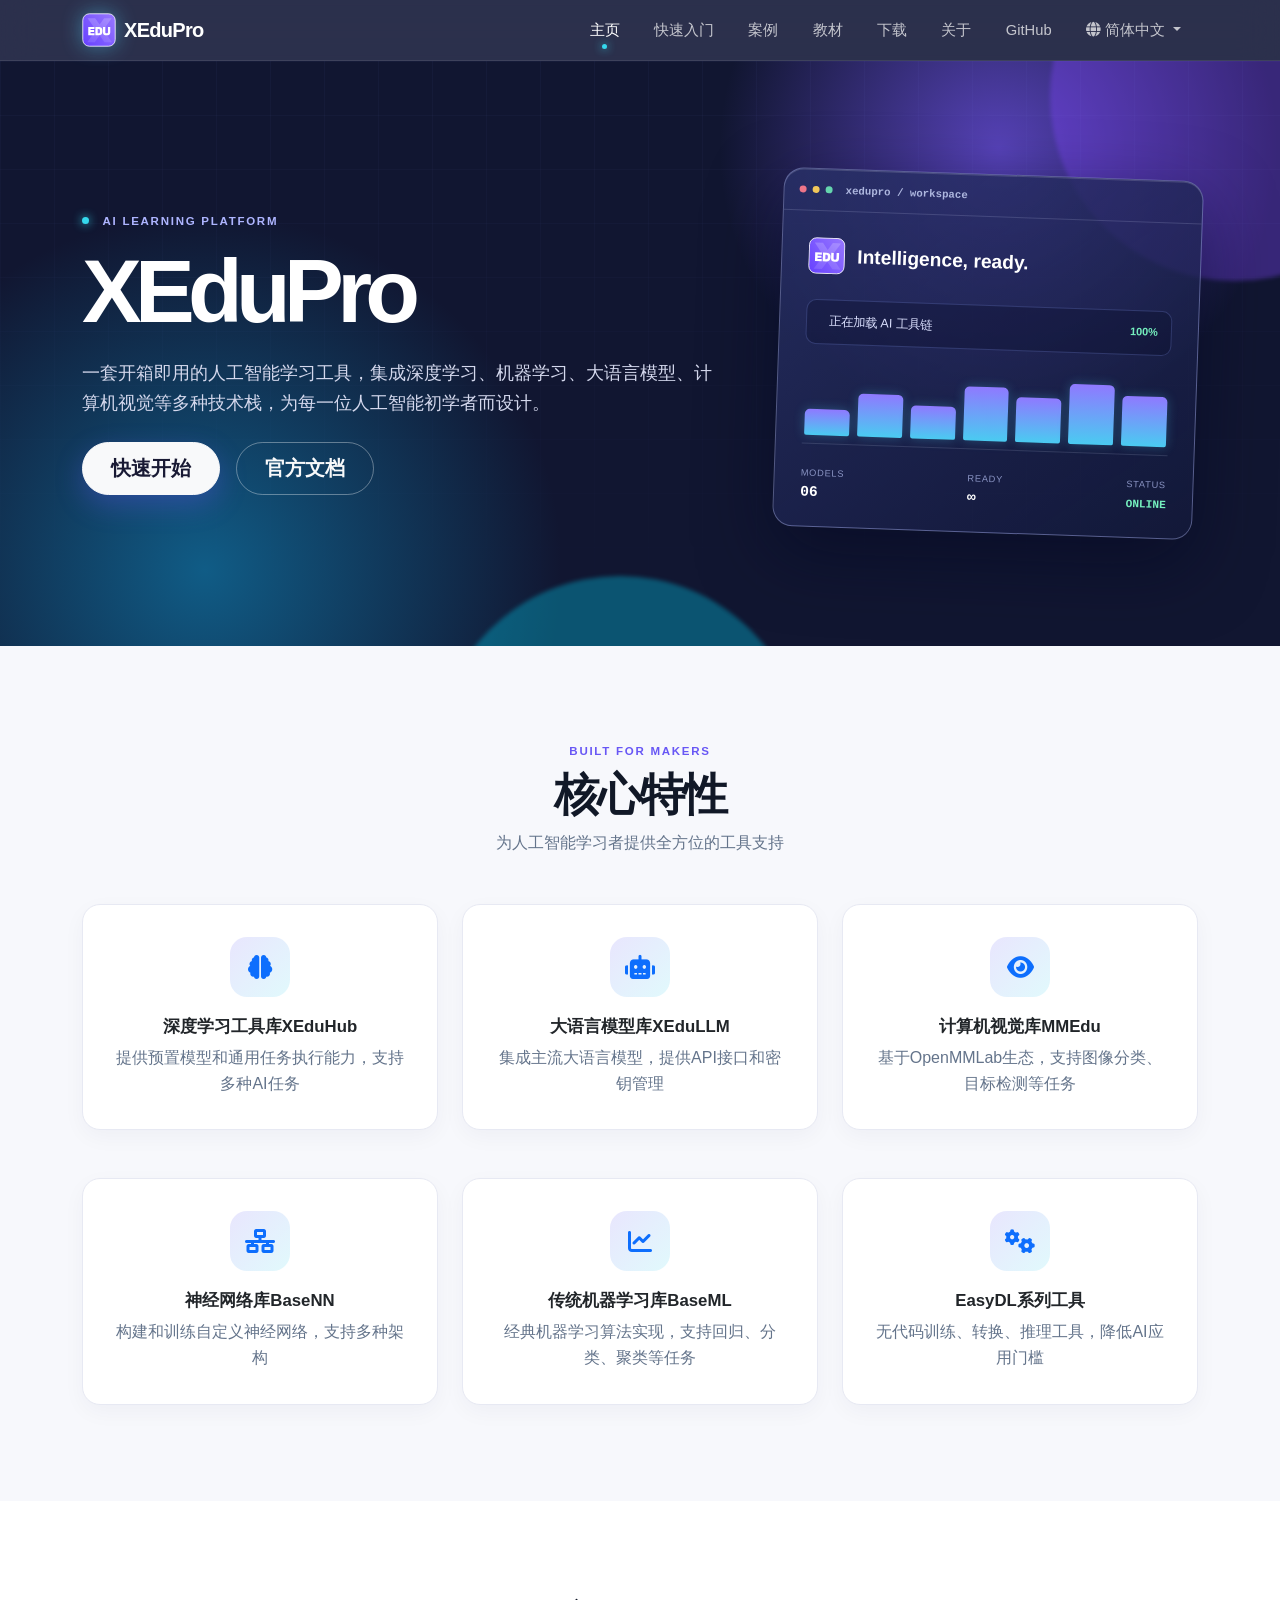
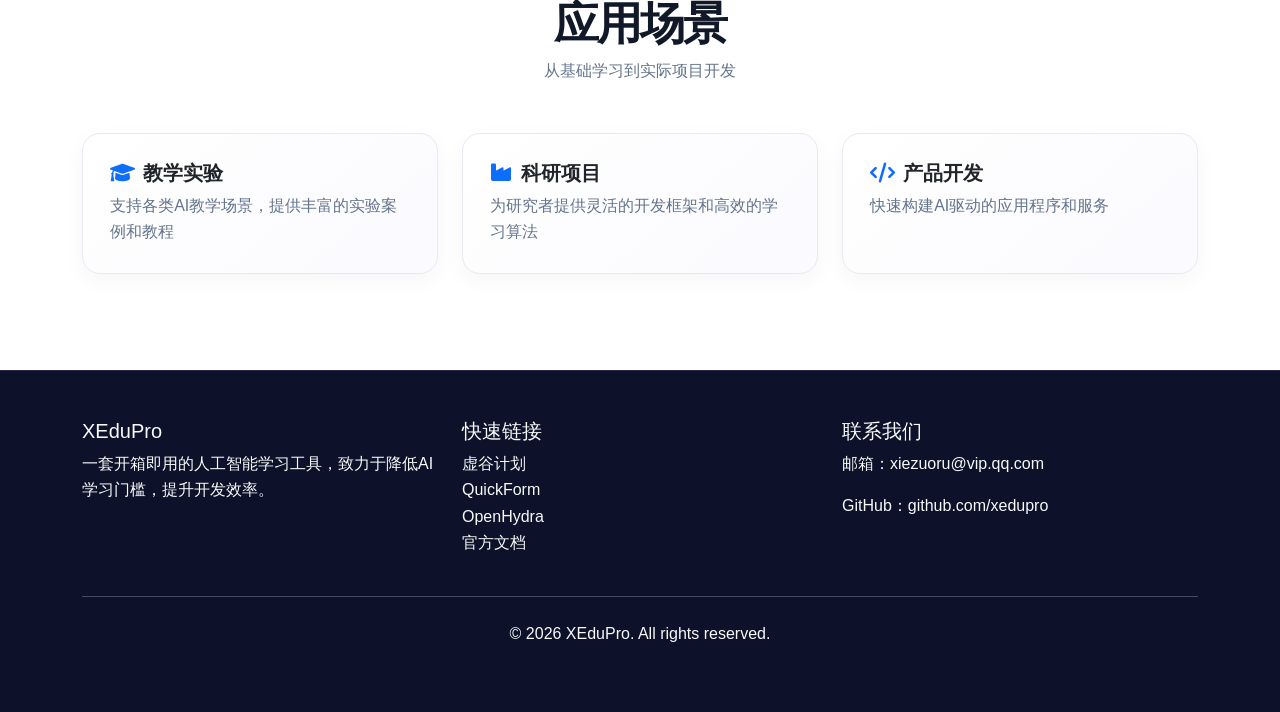
==== commit 9b7d5faa: "谢作如 更新" ====
--- a/index.html
+++ b/index.html
@@ -4,9 +4,9 @@
     <meta charset="UTF-8">
     <meta name="viewport" content="width=device-width, initial-scale=1.0">
     <title>XEduPro - 开箱即用的人工智能学习工具</title>
-    <link rel="stylesheet" href="styles.css">
     <link rel="stylesheet" href="css/bootstrap.min.css">
     <link rel="stylesheet" href="css/fontawesome.min.css">
+    <link rel="stylesheet" href="styles.css">
 </head>
 <body>
     <!-- 导航栏 -->
@@ -58,19 +58,30 @@
     </nav>
 
     <!-- 主页横幅 -->
-    <section class="hero-section bg-primary py-5">
-        <div class="container py-5">
+    <section class="hero-section hero-home bg-primary py-5">
+        <div class="hero-orb hero-orb-one"></div>
+        <div class="hero-orb hero-orb-two"></div>
+        <div class="container py-5 position-relative">
             <div class="row align-items-center">
                 <div class="col-lg-7">
+                    <div class="eyebrow"><span></span> AI LEARNING PLATFORM</div>
                     <h1 class="display-4 fw-bold mb-4 text-white" data-i18n="index.hero.title">XEduPro</h1>
                     <p class="lead mb-4 text-white" data-i18n="index.hero.desc">一套开箱即用的人工智能学习工具，集成深度学习、机器学习、大语言模型、计算机视觉等多种技术栈，为每一位人工智能初学者而设计。</p>
-                    <div class="d-flex gap-3">
+                    <div class="d-flex gap-3 hero-actions">
                         <a href="quickstart.html" class="btn btn-light btn-lg px-4" data-i18n="index.hero.start">快速开始</a>
                         <a href="https://xedu.readthedocs.io/zh-cn/master/" target="_blank" class="btn btn-outline-light btn-lg px-4" data-i18n="index.hero.docs">官方文档</a>
                     </div>
                 </div>
-                <div class="col-lg-5 text-center">
-                    <img src="xedu-logo.svg" alt="XEduPro Logo" class="img-fluid hero-image" style="max-width: 270px; margin-left: 50px;">
+                <div class="col-lg-5 mt-5 mt-lg-0">
+                    <div class="ai-console" aria-label="AI workflow preview">
+                        <div class="console-topbar"><span></span><span></span><span></span><p>xedupro / workspace</p></div>
+                        <div class="console-body">
+                            <div class="console-brand"><img src="xedu-logo.svg" alt="XEduPro Logo"><span>Intelligence, ready.</span></div>
+                            <div class="console-prompt"><i class="fas fa-sparkles"></i><span>正在加载 AI 工具链</span><b>100%</b></div>
+                            <div class="console-chart"><span></span><span></span><span></span><span></span><span></span><span></span><span></span></div>
+                            <div class="console-stats"><div><small>MODELS</small><strong>06</strong></div><div><small>READY</small><strong>∞</strong></div><div><small>STATUS</small><strong>ONLINE</strong></div></div>
+                        </div>
+                    </div>
                 </div>
             </div>
         </div>
@@ -80,6 +91,7 @@
     <section class="features-section py-5 bg-light">
         <div class="container">
             <div class="text-center mb-5">
+                <div class="section-kicker">BUILT FOR MAKERS</div>
                 <h2 class="fw-bold" data-i18n="index.features.title">核心特性</h2>
                 <p class="text-muted" data-i18n="index.features.desc">为人工智能学习者提供全方位的工具支持</p>
             </div>
@@ -225,4 +237,4 @@
     <script src="js/bootstrap.bundle.min.js"></script>
     <script src="js/i18n.js"></script>
 </body>
-</html>+</html>
--- a/styles.css
+++ b/styles.css
@@ -1,62 +1,54 @@
-/* 全局样式 */
-body {
-    font-family: -apple-system, BlinkMacSystemFont, 'Segoe UI', Roboto, 'Helvetica Neue', Arial, sans-serif;
-    line-height: 1.6;
-    color: #333;
-}
-
-
-
-.hero-image {
-    max-width: 180px;
-    height: auto;
-}
-
-.feature-icon {
-    width: 60px;
-    height: 60px;
-    border-radius: 50%;
-    background: rgba(102, 64, 255, 0.1);
+/* Visual system */
+:root { --ink: #111827; --muted: #64748b; --violet: #6857f5; --cyan: #35d9ed; --surface: #f7f8fc; }
+body { font-family: Inter, ui-sans-serif, -apple-system, BlinkMacSystemFont, "Segoe UI", Roboto, "Helvetica Neue", Arial, sans-serif; line-height: 1.65; color: var(--ink); background: var(--surface); }
+.bg-primary { background: #161c3d !important; }
+.bg-light { background: #f7f8fc !important; }
+.navbar { background: rgba(15, 20, 52, .88) !important; backdrop-filter: blur(18px); border-bottom: 1px solid rgba(255,255,255,.09); }
+.navbar-brand { font-weight: 750; letter-spacing: -.035em; font-size: 1.25rem; }
+.navbar-brand img { width: 34px; height: 34px; filter: drop-shadow(0 0 10px rgba(83, 218, 255, .45)); }
+.navbar-nav .nav-link { color: rgba(255,255,255,.72) !important; font-size: .92rem; margin: 0 6px; padding: .6rem .7rem !important; }
+.navbar-nav .nav-link.active, .navbar-nav .nav-link:hover { color: #fff !important; }
+.navbar-nav .nav-link.active:after { content: ""; display: block; width: 5px; height: 5px; margin: 2px auto -7px; border-radius: 50%; background: var(--cyan); box-shadow: 0 0 9px var(--cyan); }
+
+.hero-section { position: relative; overflow: hidden; background: radial-gradient(circle at 78% 15%, #5642b7 0, transparent 25%), radial-gradient(circle at 16% 87%, #105c86 0, transparent 30%), #111631 !important; }
+.hero-home { min-height: 585px; display: flex; align-items: center; }
+.hero-section:after { content: ""; position: absolute; inset: 0; pointer-events: none; opacity: .24; background-image: linear-gradient(rgba(139,152,255,.17) 1px, transparent 1px), linear-gradient(90deg, rgba(139,152,255,.17) 1px, transparent 1px); background-size: 54px 54px; mask-image: linear-gradient(to bottom, black, transparent); }
+.hero-orb { position: absolute; width: 370px; height: 370px; border-radius: 50%; filter: blur(2px); opacity: .35; }
+.hero-orb-one { right: -140px; top: -150px; background: #8247ff; }
+.hero-orb-two { left: 34%; bottom: -300px; background: #00c8e8; }
+.hero-section .container { z-index: 1; }
+.eyebrow, .section-kicker { color: #aeb5ff; font-weight: 700; font-size: .72rem; letter-spacing: .15em; margin-bottom: 1.1rem; }
+.eyebrow span { display: inline-block; width: 7px; height: 7px; margin: 0 9px 1px 0; border-radius: 50%; background: var(--cyan); box-shadow: 0 0 10px var(--cyan); }
+.hero-home h1 { font-size: clamp(3.6rem, 7vw, 5.75rem); letter-spacing: -.075em; line-height: .95; }
+.hero-section .lead { color: #d4d8ed !important; font-size: 1.14rem; max-width: 635px; }
+.hero-actions .btn { min-width: 138px; }
+.btn { border-radius: 999px; padding: .65rem 1.25rem; font-weight: 700; transition: transform .25s ease, box-shadow .25s ease; }
+.btn-light { color: #191a34 !important; box-shadow: 0 10px 28px rgba(109, 89, 255, .3); }
+.btn-outline-light { border-color: rgba(255,255,255,.35); }
+.btn:hover { transform: translateY(-3px); box-shadow: 0 12px 25px rgba(11, 16, 46, .2); }
+
+.ai-console { max-width: 420px; margin-left: auto; border: 1px solid rgba(192, 200, 255, .36); border-radius: 20px; background: linear-gradient(145deg, rgba(40, 48, 103, .84), rgba(19, 25, 59, .76)); box-shadow: 0 26px 70px rgba(4, 8, 35, .52), inset 0 1px rgba(255,255,255,.15); overflow: hidden; transform: rotate(2deg); }
+.console-topbar { height: 42px; display: flex; align-items: center; gap: 6px; padding: 0 15px; border-bottom: 1px solid rgba(214,220,255,.16); }
+.console-topbar span { width: 7px; height: 7px; border-radius: 50%; background: #ee7589; }.console-topbar span:nth-child(2){background:#f1c75a}.console-topbar span:nth-child(3){background:#65d5ae}.console-topbar p { margin: 0 0 0 7px; color: #aeb7df; font: 600 .67rem ui-monospace, SFMono-Regular, Menlo, monospace; }
+.console-body { padding: 26px; }.console-brand { display: flex; gap: 12px; align-items: center; color: #fff; font-size: 1.2rem; font-weight: 700; }.console-brand img { width: 37px; height: 37px; }
+.console-prompt { display: flex; align-items: center; gap: 9px; margin: 25px 0 18px; padding: 11px 13px; border: 1px solid rgba(140,158,255,.23); border-radius: 10px; background: rgba(8, 12, 39, .3); color: #d9defc; font-size: .78rem; }.console-prompt i { color: var(--cyan); }.console-prompt b { margin-left: auto; color: #75efbe; font-size: .68rem; }
+.console-chart { height: 82px; display: flex; align-items: flex-end; gap: 8px; padding: 8px 2px; border-bottom: 1px solid rgba(219,225,255,.14); }.console-chart span { flex: 1; height: 40%; border-radius: 5px 5px 2px 2px; background: linear-gradient(#8f79ff, #4acbf1); box-shadow: 0 0 11px rgba(74,203,241,.28); }.console-chart span:nth-child(2){height:65%}.console-chart span:nth-child(3){height:50%}.console-chart span:nth-child(4){height:82%}.console-chart span:nth-child(5){height:68%}.console-chart span:nth-child(6){height:92%}.console-chart span:nth-child(7){height:77%}
+.console-stats { display: flex; justify-content: space-between; margin-top: 22px; }.console-stats div { display: grid; gap: 3px; }.console-stats small { color: #8993c2; font-size: .58rem; letter-spacing: .08em; }.console-stats strong { color: #fff; font: 700 .92rem ui-monospace, SFMono-Regular, Menlo, monospace; }.console-stats div:last-child strong { color: #75efbe; font-size: .7rem; padding-top: 3px; }
+
+.feature-icon { width: 60px; height: 60px; border-radius: 17px; background: linear-gradient(135deg, rgba(104,87,245,.15), rgba(53,217,237,.15));
     display: flex;
     align-items: center;
     justify-content: center;
     font-size: 24px;
 }
 
-.navbar-brand img {
-    margin-right: 8px;
-}
-
-.navbar-nav .nav-link {
-    margin: 0 10px;
-    transition: all 0.3s ease;
-}
-
-.navbar-nav .nav-link:hover {
-    color: #e9ecef !important;
-    transform: translateY(-2px);
-}
-
-.btn {
-    border-radius: 8px;
-    font-weight: 500;
-    transition: all 0.3s ease;
-}
-
-.btn:hover {
-    transform: translateY(-2px);
-    box-shadow: 0 4px 12px rgba(0,0,0,0.15);
-}
-
-.card {
-    border-radius: 12px;
-    transition: all 0.3s ease;
-}
-
-.card:hover {
-    transform: translateY(-5px);
-    box-shadow: 0 10px 30px rgba(0,0,0,0.15) !important;
-}
+.features-section, .cases-section { padding-top: 6rem !important; padding-bottom: 6rem !important; }
+.section-kicker { color: var(--violet); margin-bottom: .45rem; }.features-section h2, .cases-section h2 { letter-spacing: -.045em; font-size: clamp(2rem, 4vw, 2.8rem); }
+.card { border-radius: 18px; border: 1px solid #e7e9f3 !important; box-shadow: 0 7px 22px rgba(25, 33, 75, .04) !important; transition: transform .3s ease, box-shadow .3s ease, border-color .3s ease; overflow: hidden; }
+.card:hover { transform: translateY(-7px); border-color: rgba(104,87,245,.28) !important; box-shadow: 0 20px 42px rgba(40, 43, 94, .12) !important; }
+.features-section .card-body { padding: 2rem; }.features-section .card-title { margin-top: 1.2rem; font-size: 1.05rem; font-weight: 750; }.card-text, .text-muted { color: var(--muted) !important; }
+.cases-section { background: #fff; }.cases-section .card { background: linear-gradient(140deg, #fff, #fafaff); }.cases-section .card-body { padding: 1.7rem; }.cases-section .card-title { font-weight: 750; }
+footer.bg-dark { background: #0d1129 !important; border-top: 1px solid rgba(143,154,255,.16); } footer a { text-decoration: none; color: #c8ceff !important; } footer a:hover { color: #70e7f6 !important; }
 
 /* 快速入门页面样式 */
 .quick-start-steps {
@@ -168,6 +160,8 @@
     .hero-section .col-lg-6:last-child {
         margin-top: 2rem;
     }
+
+    .ai-console { margin: 0 auto; transform: none; }
     
     .d-flex.gap-3 {
         flex-direction: column;
@@ -189,7 +183,7 @@
     }
 
     .lang-switcher .dropdown-menu {
-        background: rgba(13, 110, 253, 0.95);
+        background: rgba(15, 20, 52, 0.98);
     }
 
     .lang-switcher .dropdown-item {
@@ -210,19 +204,14 @@
 
 @media (max-width: 768px) {
     .navbar-collapse {
-        background: #0d6efd;
+        background: rgba(18, 24, 57, .98);
         padding: 1rem;
         border-radius: 8px;
         margin-top: 10px;
     }
     
-    .hero-image {
-        max-width: 120px;
-    }
-    
-    h1.display-4 {
-        font-size: 2.5rem;
-    }
+    .hero-home { min-height: auto; }
+    .hero-home h1 { font-size: 3.25rem; }
     
     .container {
         padding: 0 15px;
@@ -230,9 +219,7 @@
 }
 
 @media (max-width: 576px) {
-    h1.display-4 {
-        font-size: 2rem;
-    }
+    .hero-home h1 { font-size: 2.75rem; }
     
     .lead {
         font-size: 1rem;
@@ -246,4 +233,6 @@
     .card-body {
         padding: 1rem;
     }
-}+
+    .console-body { padding: 20px; }
+}
